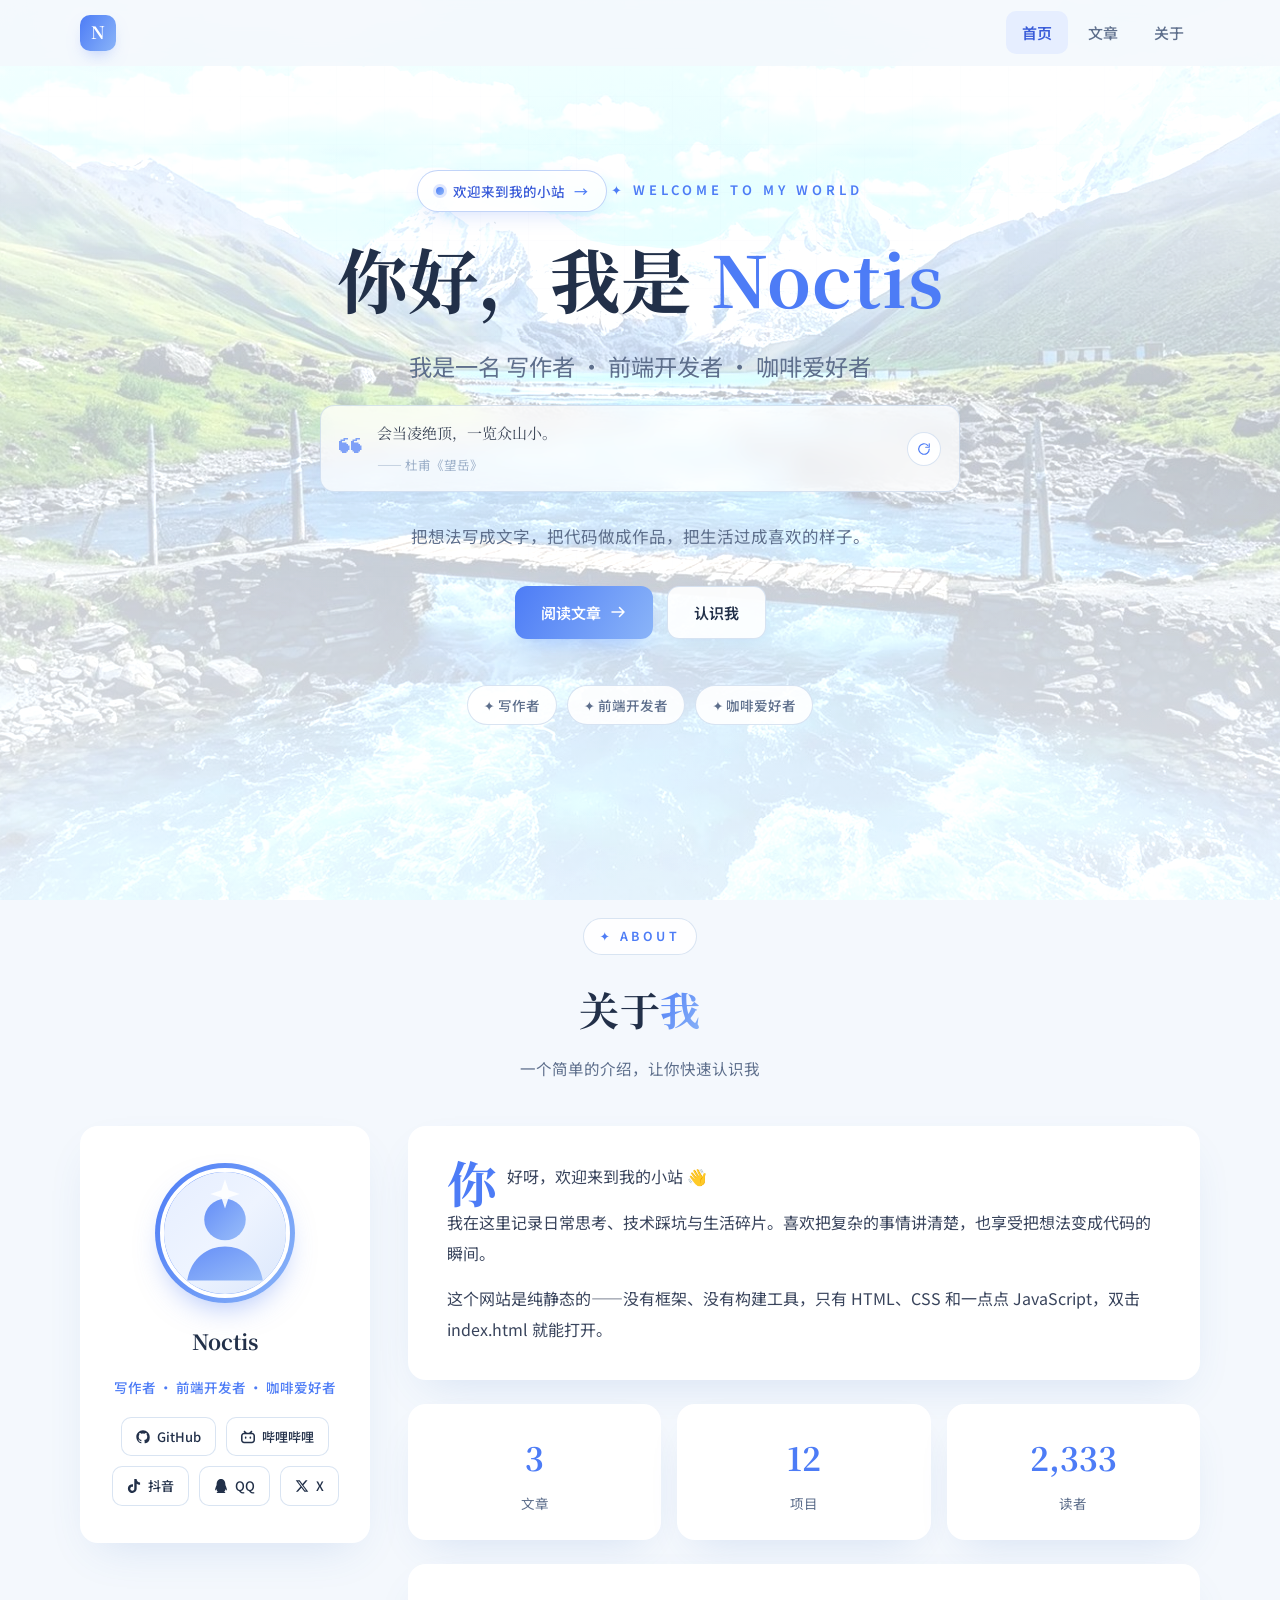
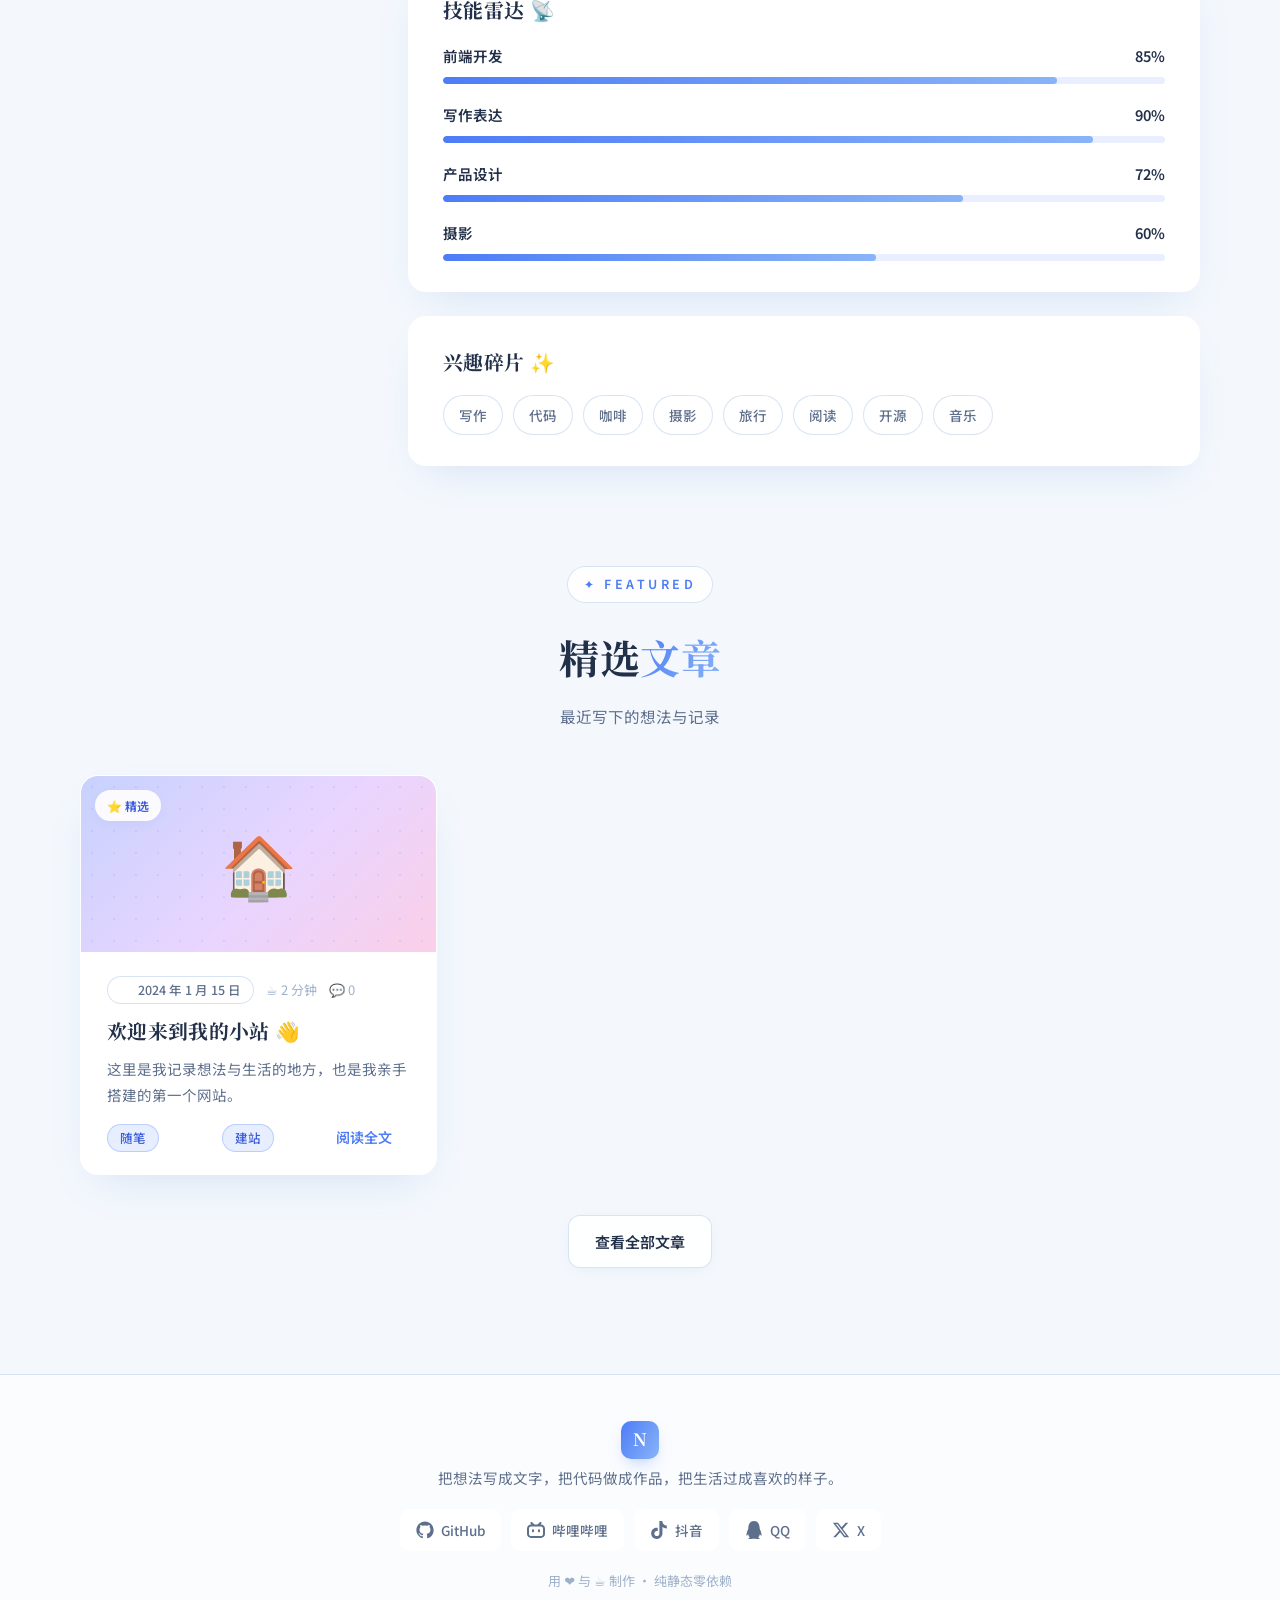
==== index.html @ 4f680d18 "社交链接：删知乎，加B站/抖音/QQ；图标库新增 douyin/qq；版本号升 v3" ====
<!DOCTYPE html>
<html lang="zh-CN">
<head>
  <meta charset="UTF-8">
  <meta name="viewport" content="width=device-width, initial-scale=1.0">
  <meta name="description" content="个人博客">
  <meta name="keywords" content="博客,个人网站">
  <link rel="icon" href="assets/favicon.svg" type="image/svg+xml">
  <link rel="preconnect" href="https://fonts.googleapis.com">
  <link rel="preconnect" href="https://fonts.gstatic.com" crossorigin>
  <link href="https://fonts.googleapis.com/css2?family=Noto+Serif+SC:wght@600;700&family=Noto+Sans+SC:wght@400;500;700&display=swap" rel="stylesheet">
  <link rel="stylesheet" href="styles.css?v=3">
  <title>个人博客</title>
</head>
<body>
  <!-- 背景：暖光 + 网格 + 纸纹 -->
  <div class="bg-orbs" aria-hidden="true"></div>
  <div class="bg-grid" aria-hidden="true"></div>
  <div class="grain" aria-hidden="true"></div>

  <!-- 导航栏（main.js 渲染） -->
  <header class="navbar"></header>

  <main>
    <!-- ======== Hero ======== -->
    <section class="hero">
      <div class="container">
        <a class="hero-badge" href="articles.html">
          <span class="badge-dot"></span>
          <span data-hero-badge>欢迎来到我的小站</span>
          <span class="badge-arrow">→</span>
        </a>
        <p class="hero-kicker">✦ WELCOME TO MY WORLD</p>
        <h1 class="hero-title">你好，我是 <span class="hero-name" data-hero-name>你</span></h1>
        <p class="hero-roles" data-hero-roles></p>
        <!-- 随机一言：古诗 / 二次元名句（js/quotes.js） -->
        <div class="hero-quote" id="heroQuote">
          <span class="hero-quote-mark" aria-hidden="true">❝</span>
          <div class="hero-quote-body">
            <p class="hero-quote-text" id="quoteText">正在抽取一句诗…</p>
            <span class="hero-quote-from" id="quoteFrom"></span>
          </div>
          <button class="hero-quote-refresh" id="quoteRefresh" type="button" title="换一句" aria-label="换一句">
            <svg class="icon icon-sm" viewBox="0 0 24 24" fill="none" stroke="currentColor" stroke-width="2" stroke-linecap="round" stroke-linejoin="round"><path d="M21 12a9 9 0 1 1-2.64-6.36M21 3v6h-6"/></svg>
          </button>
        </div>
        <p class="hero-desc" data-hero-tagline></p>
        <div class="hero-actions">
          <a class="btn btn-primary" href="articles.html">阅读文章
            <svg class="icon" viewBox="0 0 24 24" fill="none" stroke="currentColor" stroke-width="2" stroke-linecap="round" stroke-linejoin="round"><path d="M4 12h16m0 0-6-6m6 6-6 6"/></svg>
          </a>
          <a class="btn btn-ghost" href="#about">认识我</a>
        </div>
        <div class="hero-chips" id="heroChips"></div>
      </div>
    </section>

    <!-- ======== 关于我 ======== -->
    <section class="section" id="about">
      <div class="container">
        <div class="section-head reveal">
          <span class="section-kicker">✦ ABOUT</span>
          <h2 class="section-title">关于<span class="grad-text">我</span></h2>
          <p class="section-sub">一个简单的介绍，让你快速认识我</p>
        </div>
        <div class="about-grid">
          <!-- 左侧名片 -->
          <div class="about-card glass reveal">
            <div class="avatar-wrap"><img id="aboutAvatar" src="assets/avatar.svg" alt="头像"></div>
            <h3 class="about-name" id="aboutName"></h3>
            <p class="about-role" id="aboutRole"></p>
            <div class="about-socials" id="aboutSocials"></div>
          </div>
          <!-- 右侧详情 -->
          <div class="about-main">
            <div class="about-text-card glass reveal"><div id="aboutText"></div></div>
            <div class="stats-row" id="statsRow"></div>
            <div class="skill-card glass reveal">
              <h3 class="post-title" style="margin-bottom:18px;">技能雷达 📡</h3>
              <div id="skillList"></div>
            </div>
            <div class="glass reveal" style="padding:30px 34px;">
              <h3 class="post-title" style="margin-bottom:18px;">兴趣碎片 ✨</h3>
              <div class="interest-chips" id="interestChips"></div>
            </div>
          </div>
        </div>
      </div>
    </section>

    <!-- ======== 精选文章 ======== -->
    <section class="section" id="featured">
      <div class="container">
        <div class="section-head reveal">
          <span class="section-kicker">✦ FEATURED</span>
          <h2 class="section-title">精选<span class="grad-text">文章</span></h2>
          <p class="section-sub">最近写下的想法与记录</p>
        </div>
        <div class="posts-grid" id="featuredGrid"></div>
        <div style="text-align:center;margin-top:40px;" class="reveal">
          <a class="btn btn-ghost" href="articles.html">查看全部文章</a>
        </div>
      </div>
    </section>
  </main>

  <!-- 页脚（main.js 渲染） -->
  <footer class="footer"></footer>

  <button class="to-top" aria-label="回到顶部">
    <svg class="icon" viewBox="0 0 24 24" fill="none" stroke="currentColor" stroke-width="2" stroke-linecap="round" stroke-linejoin="round"><path d="M12 19V5m0 0-6 6m6-6 6 6"/></svg>
  </button>

  <script defer src="config.js?v=3"></script>
  <script defer src="articles/index.bundle.js?v=3"></script>
  <script defer src="js/markdown.js?v=3"></script>
  <script defer src="js/main.js?v=3"></script>
  <script defer src="js/quotes.js?v=3"></script>
  <script defer src="js/home.js?v=3"></script>
</body>
</html>
---- styles.css ----
/* ============================================================
 * styles.css —— 浅蓝 · DeepSeek 风格主题
 * 浅蓝白底、品牌蓝 #4d7cf6 强调色、衬线标题、DeepSeek 式上标签框
 * ============================================================ */

/* ---------- 设计变量 ---------- */
:root {
  --bg: #f4f8fd;               /* 浅蓝白 */
  --bg-deep: #e8f1fb;          /* 深一层的浅蓝 */
  --text: #223049;             /* 深蓝灰 */
  --muted: #5e6f8c;            /* 蓝灰 */
  --muted-2: #9db0c9;          /* 更浅的蓝灰 */
  --card: #ffffff;
  --glass: rgba(255, 255, 255, 0.82);
  --glass-border: rgba(255, 255, 255, 0.95);
  --stroke: rgba(110, 150, 205, 0.26);
  --shadow-sm: 0 4px 16px -6px rgba(60, 110, 190, 0.12);
  --shadow: 0 18px 44px -18px rgba(60, 110, 190, 0.18);
  --shadow-lg: 0 30px 70px -26px rgba(60, 110, 190, 0.26);
  --accent: #4d7cf6;           /* 品牌蓝 */
  --accent-2: #8ab4f8;         /* 浅蓝 */
  --accent-deep: #3a5cd9;
  --accent-soft: #e6eeff;      /* 浅蓝底 */
  --grad: linear-gradient(120deg, #4d7cf6, #8ab4f8);
  --grad-soft: linear-gradient(120deg, rgba(77, 124, 246, 0.1), rgba(138, 180, 248, 0.1));
  --radius: 18px;
  --radius-sm: 12px;
  --nav-h: 66px;
  --font: 'Noto Sans SC', 'PingFang SC', 'Microsoft YaHei', system-ui, -apple-system, sans-serif;
  --font-serif: 'Noto Serif SC', 'Songti SC', 'SimSun', serif;
  --mono: 'JetBrains Mono', 'Cascadia Code', Consolas, 'Courier New', monospace;
  --ease: cubic-bezier(0.25, 0.6, 0.3, 1);
}

/* ---------- 基础 ---------- */
*, *::before, *::after { box-sizing: border-box; }
html { scroll-behavior: smooth; -webkit-text-size-adjust: 100%; }
body {
  margin: 0;
  font-family: var(--font);
  font-size: 16px;
  line-height: 1.8;
  color: var(--text);
  background: var(--bg);
  overflow-x: hidden;
  min-height: 100vh;
}
img { max-width: 100%; display: block; }
a { color: inherit; text-decoration: none; }
button { font-family: inherit; cursor: pointer; }
::selection { background: rgba(138, 180, 248, 0.4); }

::-webkit-scrollbar { width: 10px; height: 10px; }
::-webkit-scrollbar-track { background: transparent; }
::-webkit-scrollbar-thumb {
  background: #bcd2f5;
  border-radius: 99px;
  border: 2px solid var(--bg);
}
::-webkit-scrollbar-thumb:hover { background: #a3c0ee; }

.container { width: min(1120px, 92vw); margin-inline: auto; }

/* 内容层：置于背景层（z-index 0/1）之上 */
main, .footer {
  position: relative;
  z-index: 10;
}

/* ---------- 背景：DeepSeek 式浅蓝光背景（多角度柔光 + 光带 + 细网格） ---------- */
.bg-orbs {
  position: fixed;
  top: 0; right: 0; bottom: 0; left: 0;
  z-index: 0;
  overflow: hidden;
  pointer-events: none;
  background:
    /* 顶部浅蓝渐变（DeepSeek 首页同款手法） */
    linear-gradient(180deg, #cfe2fa 0%, rgba(244, 248, 253, 0) 42%),
    /* 中央主柔光 */
    radial-gradient(46% 40% at 50% 26%, rgba(160, 198, 246, 0.5), transparent 70%),
    /* 左上 · 天蓝 */
    radial-gradient(34% 30% at 10% 4%, rgba(175, 210, 250, 0.5), transparent 68%),
    /* 右上 · 浅蓝 */
    radial-gradient(28% 26% at 94% 10%, rgba(185, 215, 252, 0.44), transparent 66%),
    /* 左下 · 雾蓝 */
    radial-gradient(30% 28% at 4% 94%, rgba(195, 220, 252, 0.46), transparent 64%),
    /* 右下 · 淡蓝 */
    radial-gradient(36% 32% at 93% 90%, rgba(170, 205, 246, 0.44), transparent 68%),
    var(--bg);
}
/* 斜向极光光带 */
.bg-orbs::before {
  content: '';
  position: absolute;
  left: 50%; top: 14%;
  width: 150vmax; height: 58vmax;
  transform: translateX(-50%) rotate(-16deg);
  background: radial-gradient(ellipse 48% 52% at 50% 50%, rgba(165, 200, 246, 0.32), transparent 72%);
  filter: blur(8px);
}
/* 中央渐隐的细网格 */
.bg-grid {
  position: fixed;
  top: 0; right: 0; bottom: 0; left: 0;
  z-index: 1;
  pointer-events: none;
  background-image:
    linear-gradient(rgba(90, 130, 200, 0.06) 1px, transparent 1px),
    linear-gradient(90deg, rgba(90, 130, 200, 0.06) 1px, transparent 1px);
  background-size: 48px 48px;
  -webkit-mask-image: radial-gradient(ellipse 85% 72% at 50% 26%, #000 22%, transparent 78%);
  mask-image: radial-gradient(ellipse 85% 72% at 50% 26%, #000 22%, transparent 78%);
}
.grain {
  position: fixed;
  top: 0; right: 0; bottom: 0; left: 0;
  z-index: 1;
  pointer-events: none;
  opacity: 0.35;
  background-image: radial-gradient(rgba(70, 110, 170, 0.06) 1px, transparent 1px);
  background-size: 20px 20px;
}

/* ---------- 背景照片模式（assets/backgrounds/ 或 config.js 指定） ----------
 * 照片铺满全屏，垫一层白色纱幕保证正文可读；
 * brightness 提升照片亮度，纱幕减薄让照片更清晰 */
body.has-bg-image .bg-orbs {
  background: var(--bg-img) center / cover no-repeat, var(--bg);
  filter: brightness(1.15);
}
body.has-bg-image .bg-orbs::before { display: none; } /* 关掉光带，避免抢视觉 */
body.has-bg-image .bg-orbs::after {
  content: '';
  position: absolute; inset: 0;
  background: linear-gradient(180deg, rgba(248, 251, 255, 0.84) 0%, rgba(248, 251, 255, 0.66) 45%, rgba(248, 251, 255, 0.78) 100%);
}
body.has-bg-image .bg-grid { opacity: 0.2; }
body.has-bg-image .grain { opacity: 0.15; }

/* ---------- 通用 ---------- */
.glass {
  background: var(--card);
  border: 1px solid rgba(255, 255, 255, 0.9);
  border-radius: var(--radius);
  box-shadow: var(--shadow);
}
.grad-text {
  background: var(--grad);
  -webkit-background-clip: text; background-clip: text;
  -webkit-text-fill-color: transparent; color: transparent;
}
.section { padding: 84px 0 16px; scroll-margin-top: calc(var(--nav-h) + 20px); }
.section-head { text-align: center; margin-bottom: 44px; }
.section-kicker {
  display: inline-flex; align-items: center; gap: 8px;
  font-size: 12.5px; font-weight: 600; letter-spacing: 3.5px; text-transform: uppercase;
  color: var(--accent);
  padding: 6px 16px; border-radius: 99px;
  background: rgba(255, 255, 255, 0.85);
  border: 1px solid var(--stroke);
}
.section-title {
  font-family: var(--font-serif);
  font-size: clamp(1.75rem, 4vw, 2.5rem);
  font-weight: 700; margin: 18px 0 10px; letter-spacing: 0.5px;
}
.section-sub { color: var(--muted); max-width: 560px; margin: 0 auto; font-size: 15.5px; }

.chip {
  display: inline-flex; align-items: center; gap: 6px;
  padding: 3px 12px; border-radius: 99px;
  font-size: 12.5px; font-weight: 500; line-height: 1.6;
  background: rgba(255, 255, 255, 0.9);
  border: 1px solid var(--stroke);
  color: var(--muted);
  white-space: nowrap;
}
.chip-tag { color: var(--accent-deep); background: var(--accent-soft); border-color: rgba(77, 124, 246, 0.28); }
.chip-date { color: var(--muted); }

/* ---------- 按钮 ---------- */
.btn {
  display: inline-flex; align-items: center; gap: 8px;
  padding: 12px 26px; border-radius: 12px;
  font-weight: 600; font-size: 15px;
  transition: transform 0.25s var(--ease), box-shadow 0.25s var(--ease), background 0.25s;
}
.btn-primary {
  color: #fff;
  background: var(--grad);
  box-shadow: 0 10px 26px -12px rgba(77, 124, 246, 0.6);
}
.btn-primary:hover { transform: translateY(-2px); box-shadow: 0 16px 34px -14px rgba(77, 124, 246, 0.72); }
.btn-ghost {
  color: var(--text);
  background: rgba(255, 255, 255, 0.9);
  border: 1px solid var(--stroke);
  box-shadow: var(--shadow-sm);
}
.btn-ghost:hover { transform: translateY(-2px); box-shadow: var(--shadow); border-color: rgba(77, 124, 246, 0.45); }
.icon { width: 18px; height: 18px; flex: none; }
.icon-sm { width: 14px; height: 14px; }
.icon-xs { width: 12px; height: 12px; }

/* ---------- 导航栏 ---------- */
.navbar {
  position: fixed; top: 0; left: 0; right: 0; z-index: 100;
  height: var(--nav-h);
  display: flex; align-items: center;
  background: rgba(244, 248, 253, 0.85);
  backdrop-filter: blur(16px) saturate(140%);
  -webkit-backdrop-filter: blur(16px) saturate(140%);
  border-bottom: 1px solid transparent;
  transition: box-shadow 0.3s, background 0.3s, border-color 0.3s;
}
.navbar.scrolled {
  background: rgba(244, 248, 253, 0.94);
  border-bottom-color: var(--stroke);
  box-shadow: 0 8px 24px -16px rgba(60, 110, 190, 0.22);
}
.nav-inner { display: flex; align-items: center; justify-content: space-between; gap: 16px; }
.nav-logo { display: flex; align-items: center; gap: 10px; font-family: var(--font-serif); font-weight: 700; font-size: 18px; letter-spacing: 1px; }
.nav-logo-mark {
  display: grid; place-items: center;
  width: 36px; height: 36px; border-radius: 10px;
  background: var(--grad); color: #fff;
  font-size: 17px; font-weight: 700;
  font-family: var(--font-serif);
  box-shadow: 0 8px 18px -8px rgba(77, 124, 246, 0.55);
  transition: transform 0.3s var(--ease);
}
.nav-logo:hover .nav-logo-mark { transform: rotate(-6deg) scale(1.04); }
.nav-links { display: flex; align-items: center; gap: 4px; }
.nav-link {
  padding: 8px 16px; border-radius: 10px;
  font-weight: 500; font-size: 15px; color: var(--muted);
  transition: color 0.2s, background 0.2s;
  display: inline-flex; align-items: center; gap: 6px;
}
.nav-link:hover { color: var(--text); background: rgba(230, 238, 255, 0.7); }
.nav-link.active { color: var(--accent-deep); background: var(--accent-soft); font-weight: 600; }
.nav-burger { display: none; background: none; border: none; width: 40px; height: 40px; flex-direction: column; align-items: center; justify-content: center; gap: 5px; }
.nav-burger span { width: 20px; height: 2px; background: var(--text); border-radius: 2px; transition: 0.3s var(--ease); }
.nav-burger.open span:nth-child(1) { transform: translateY(7px) rotate(45deg); }
.nav-burger.open span:nth-child(2) { opacity: 0; }
.nav-burger.open span:nth-child(3) { transform: translateY(-7px) rotate(-45deg); }

/* ---------- Hero ---------- */
.hero {
  min-height: calc(100vh - var(--nav-h));
  display: flex; align-items: center; justify-content: center;
  padding: calc(var(--nav-h) + 50px) 0 60px;
  text-align: center;
}
/* DeepSeek 式上标签框（悬浮胶囊） */
.hero-badge {
  display: inline-flex; align-items: center; gap: 9px;
  padding: 8px 18px; border-radius: 999px;
  background: rgba(255, 255, 255, 0.72);
  backdrop-filter: blur(12px);
  -webkit-backdrop-filter: blur(12px);
  border: 1px solid rgba(120, 160, 240, 0.45);
  box-shadow: 0 8px 24px -12px rgba(77, 124, 246, 0.4), inset 0 0 0 1px rgba(255, 255, 255, 0.55);
  font-size: 13.5px; font-weight: 500; color: var(--accent-deep);
  transition: transform 0.25s var(--ease), box-shadow 0.25s, border-color 0.25s;
  opacity: 0; animation: fadeUp 0.7s var(--ease) 0.05s forwards;
}
.hero-badge:hover {
  transform: translateY(-2px);
  border-color: rgba(77, 124, 246, 0.65);
  box-shadow: 0 12px 30px -12px rgba(77, 124, 246, 0.5), inset 0 0 0 1px rgba(255, 255, 255, 0.55);
}
.hero-badge .badge-dot {
  width: 8px; height: 8px; border-radius: 50%; flex: none;
  background: linear-gradient(135deg, #4d7cf6, #8ab4f8);
  box-shadow: 0 0 0 3px rgba(77, 124, 246, 0.18);
}
.hero-badge .badge-arrow { font-size: 14px; line-height: 1; color: var(--accent); transition: transform 0.25s var(--ease); }
.hero-badge:hover .badge-arrow { transform: translateX(3px); }
.hero-kicker {
  display: inline-flex; align-items: center; gap: 8px;
  font-size: 13px; font-weight: 600; letter-spacing: 4px;
  color: var(--accent);
  opacity: 0; animation: fadeUp 0.7s var(--ease) 0.15s forwards;
}
.hero-title {
  font-family: var(--font-serif);
  font-size: clamp(2.6rem, 6.5vw, 4.4rem);
  font-weight: 700; letter-spacing: 1px;
  line-height: 1.25; margin: 20px 0 14px;
  opacity: 0; animation: fadeUp 0.7s var(--ease) 0.28s forwards;
}
.hero-name { color: var(--accent); }
.hero-roles {
  font-size: clamp(1.1rem, 2.6vw, 1.45rem);
  color: var(--muted); margin-bottom: 18px;
  opacity: 0; animation: fadeUp 0.7s var(--ease) 0.4s forwards;
}
/* 随机一言组件 */
.hero-quote {
  display: flex; align-items: center; gap: 14px;
  max-width: 640px; margin: 0 auto 30px;
  padding: 13px 18px;
  background: rgba(255, 255, 255, 0.72);
  border: 1px solid rgba(110, 150, 205, 0.24);
  border-radius: 14px;
  backdrop-filter: blur(10px);
  -webkit-backdrop-filter: blur(10px);
  box-shadow: var(--shadow-sm);
  text-align: left;
  opacity: 0; animation: fadeUp 0.7s var(--ease) 0.5s forwards;
}
.hero-quote-mark {
  flex: none; font-size: 24px; line-height: 1;
  color: var(--accent); font-family: var(--font-serif);
  opacity: 0.7;
}
.hero-quote-body { flex: 1; min-width: 0; }
.hero-quote-text {
  margin: 0 0 3px; font-size: 15px; color: #3c4658; line-height: 1.8;
  font-family: var(--font-serif);
}
.hero-quote-from { color: var(--muted-2); font-size: 12.5px; }
.hero-quote-refresh {
  flex: none; width: 34px; height: 34px; border-radius: 50%;
  display: grid; place-items: center;
  border: 1px solid var(--stroke); background: rgba(255, 255, 255, 0.92);
  color: var(--accent);
  transition: transform 0.3s var(--ease), border-color 0.2s, box-shadow 0.2s;
}
.hero-quote-refresh:hover { transform: rotate(160deg); border-color: rgba(77, 124, 246, 0.5); box-shadow: var(--shadow-sm); }
.hero-quote-refresh.spinning { animation: spin 0.7s linear infinite; }
@keyframes spin { to { transform: rotate(360deg); } }
.hero-desc {
  max-width: 620px; margin: 0 auto 34px;
  color: var(--muted); font-size: 16.5px;
  opacity: 0; animation: fadeUp 0.7s var(--ease) 0.6s forwards;
}
.hero-actions {
  display: flex; gap: 14px; justify-content: center; flex-wrap: wrap;
  opacity: 0; animation: fadeUp 0.7s var(--ease) 0.72s forwards;
}
.hero-chips {
  display: flex; gap: 10px; justify-content: center; flex-wrap: wrap;
  margin-top: 46px;
  opacity: 0; animation: fadeUp 0.7s var(--ease) 0.84s forwards;
}
.hero-chip {
  padding: 7px 16px; border-radius: 99px;
  background: rgba(255, 255, 255, 0.9);
  border: 1px solid var(--stroke);
  font-weight: 500; font-size: 13.5px; color: var(--muted);
}

/* ---------- 关于 ---------- */
.about-grid {
  display: grid; grid-template-columns: 290px 1fr; gap: 38px; align-items: start;
}
.about-card { padding: 36px 28px; text-align: center; position: sticky; top: calc(var(--nav-h) + 30px); }
.avatar-wrap {
  width: 140px; height: 140px; margin: 0 auto 20px;
  border-radius: 50%; padding: 5px;
  background: var(--grad);
  box-shadow: 0 14px 30px -12px rgba(77, 124, 246, 0.5);
}
.avatar-wrap img { width: 100%; height: 100%; border-radius: 50%; object-fit: cover; border: 4px solid #fff; }
.about-name { font-family: var(--font-serif); font-size: 21px; font-weight: 700; margin: 0 0 4px; }
.about-role { color: var(--accent); font-weight: 500; font-size: 13.5px; margin-bottom: 18px; }
.about-socials { display: flex; gap: 10px; justify-content: center; flex-wrap: wrap; }
.social-pill {
  display: inline-flex; align-items: center; gap: 7px;
  padding: 7px 14px; border-radius: 10px; font-size: 13px; font-weight: 500;
  background: rgba(255, 255, 255, 0.9); border: 1px solid var(--stroke);
  transition: transform 0.25s var(--ease), box-shadow 0.25s, border-color 0.25s;
}
.social-pill:hover { transform: translateY(-2px); box-shadow: var(--shadow-sm); border-color: rgba(77, 124, 246, 0.45); color: var(--accent-deep); }
.about-main { display: flex; flex-direction: column; gap: 24px; }
.about-text-card { padding: 34px 38px; }
.about-text-card p { margin: 0 0 14px; color: #39445c; font-size: 16px; line-height: 1.95; }
.about-text-card p:last-child { margin-bottom: 0; }
.about-text-card p:first-of-type::first-letter {
  float: left; font-size: 3.1em; line-height: 0.85; padding-right: 10px;
  color: var(--accent);
  font-family: var(--font-serif);
  font-weight: 700;
}
.stats-row { display: grid; grid-template-columns: repeat(auto-fit, minmax(140px, 1fr)); gap: 16px; }
.stat-card { padding: 24px 18px; text-align: center; transition: transform 0.3s var(--ease), box-shadow 0.3s; }
.stat-card:hover { transform: translateY(-4px); box-shadow: var(--shadow-lg); }
.stat-num { font-family: var(--font-serif); font-size: 2rem; font-weight: 700; color: var(--accent); }
.stat-label { color: var(--muted); font-size: 13.5px; margin-top: 4px; }
.skill-card { padding: 30px 34px; }
.skill-item { margin-bottom: 18px; }
.skill-item:last-child { margin-bottom: 0; }
.skill-top { display: flex; justify-content: space-between; font-size: 14.5px; margin-bottom: 8px; font-weight: 600; }
.skill-bar {
  height: 7px; border-radius: 99px; overflow: hidden;
  background: rgba(77, 124, 246, 0.12);
}
.skill-fill {
  height: 100%; width: 0; border-radius: 99px;
  background: var(--grad);
  transition: width 1.2s var(--ease);
}
.interest-chips { display: flex; flex-wrap: wrap; gap: 10px; }
.interest-chip {
  padding: 7px 15px; border-radius: 99px; font-size: 13.5px;
  background: rgba(255, 255, 255, 0.9); border: 1px solid var(--stroke);
  color: var(--muted); font-weight: 500;
  transition: 0.25s var(--ease);
}
.interest-chip:hover { transform: translateY(-2px); color: var(--accent-deep); border-color: rgba(77, 124, 246, 0.45); box-shadow: var(--shadow-sm); }

/* ---------- 文章卡片 ---------- */
.posts-grid {
  display: grid; grid-template-columns: repeat(auto-fill, minmax(320px, 1fr)); gap: 24px;
}
.post-card { overflow: hidden; transition: transform 0.3s var(--ease), box-shadow 0.3s; }
.post-card:hover { transform: translateY(-5px); box-shadow: var(--shadow-lg); }
.post-cover {
  position: relative; display: block; height: 176px;
  display: flex; align-items: center; justify-content: center;
  overflow: hidden;
  /* 背景渐变由 js/main.js 的 coverFor(slug) 按文章生成内联样式 */
}
.post-cover::after {
  content: ''; position: absolute; inset: 0;
  background-image: radial-gradient(rgba(77, 124, 246, 0.12) 1.5px, transparent 1.5px);
  background-size: 22px 22px;
}
.post-cover-icon {
  font-size: 3.8rem; line-height: 1; position: relative; z-index: 1;
  opacity: 0.9;
}
.post-badge {
  position: absolute; top: 14px; left: 14px; z-index: 2;
  padding: 5px 12px; border-radius: 99px;
  background: rgba(255, 255, 255, 0.92);
  font-size: 12px; font-weight: 600; color: var(--accent-deep);
  box-shadow: var(--shadow-sm);
}
.post-body { padding: 24px 26px 22px; }
.post-meta { display: flex; align-items: center; gap: 12px; margin-bottom: 12px; flex-wrap: wrap; }
.post-readtime { color: var(--muted-2); font-size: 13px; }
.post-title { font-family: var(--font-serif); font-size: 1.24rem; line-height: 1.5; margin: 0 0 10px; font-weight: 700; letter-spacing: 0.3px; }
.post-title a { transition: color 0.2s; }
.post-title a:hover { color: var(--accent); }
.post-excerpt {
  color: var(--muted); font-size: 14.5px; margin: 0 0 16px;
  display: -webkit-box; -webkit-line-clamp: 2; -webkit-box-orient: vertical; overflow: hidden;
}
.post-foot { display: flex; align-items: center; justify-content: space-between; gap: 10px; flex-wrap: wrap; }
.post-more {
  display: inline-flex; align-items: center; gap: 6px;
  font-weight: 600; font-size: 14px; color: var(--accent);
  transition: gap 0.25s var(--ease);
}
.post-more:hover { gap: 10px; }

/* ---------- 文章列表页 ---------- */
.list-hero { padding: calc(var(--nav-h) + 70px) 0 8px; text-align: center; }
.list-title { font-family: var(--font-serif); font-size: clamp(2rem, 5vw, 2.9rem); font-weight: 700; letter-spacing: 1px; margin: 14px 0 8px; }
.list-sub { color: var(--muted); margin: 0 0 30px; }
.list-tools { display: flex; gap: 14px; justify-content: center; flex-wrap: wrap; margin-bottom: 40px; }
.search-box { position: relative; flex: 1; min-width: 260px; max-width: 480px; }
.search-box input {
  width: 100%; padding: 12px 20px 12px 46px;
  border-radius: 12px; border: 1px solid var(--stroke);
  background: rgba(255, 255, 255, 0.92);
  font-family: inherit; font-size: 15px; color: var(--text);
  outline: none; transition: 0.25s;
}
.search-box input:focus { border-color: rgba(77, 124, 246, 0.55); box-shadow: 0 0 0 4px rgba(138, 180, 248, 0.2); }
.search-box .search-ico {
  position: absolute; left: 17px; top: 50%; transform: translateY(-50%);
  color: var(--muted-2); pointer-events: none;
}
.tag-filters { display: flex; gap: 8px; flex-wrap: wrap; justify-content: center; }
.tag-filter {
  padding: 8px 18px; border-radius: 99px; border: 1px solid var(--stroke);
  background: rgba(255, 255, 255, 0.85);
  font-size: 14px; font-weight: 500; color: var(--muted);
  transition: 0.25s var(--ease);
}
.tag-filter:hover { transform: translateY(-2px); border-color: rgba(77, 124, 246, 0.45); }
.tag-filter.on { color: #fff; background: var(--grad); border-color: transparent; box-shadow: 0 8px 20px -10px rgba(77, 124, 246, 0.55); }
.empty-tip { text-align: center; color: var(--muted); padding: 60px 0; font-size: 16px; }
.empty-tip .big { font-size: 3rem; display: block; margin-bottom: 12px; }

/* ---------- 文章阅读页 ---------- */
.read-progress {
  position: fixed; top: 0; left: 0; right: 0; z-index: 200; height: 3px;
  background: var(--grad); width: 0;
}
.reader { padding: calc(var(--nav-h) + 50px) 0 70px; }
.reader-layout { display: grid; grid-template-columns: 1fr 230px; gap: 40px; align-items: start; }
.reader-main { min-width: 0; }
.reader-card { padding: clamp(28px, 5vw, 56px); }
.article-head { margin-bottom: 34px; text-align: center; }
.article-tags { display: flex; gap: 8px; justify-content: center; flex-wrap: wrap; margin-bottom: 18px; }
.article-title { font-family: var(--font-serif); font-size: clamp(1.7rem, 4.2vw, 2.6rem); font-weight: 700; letter-spacing: 0.5px; line-height: 1.35; margin: 0 0 18px; }
.article-meta { display: flex; justify-content: center; gap: 18px; flex-wrap: wrap; color: var(--muted); font-size: 14px; }
.article-meta span { display: inline-flex; align-items: center; gap: 6px; }
.article-cover {
  border-radius: var(--radius-sm); overflow: hidden; margin-bottom: 34px;
  box-shadow: var(--shadow); aspect-ratio: 21/9;
}
.article-cover img { width: 100%; height: 100%; object-fit: cover; }

/* 文章正文 */
.prose { font-size: 16px; color: #3c4658; line-height: 2; }
.prose > :first-child { margin-top: 0; }
.prose > :last-child { margin-bottom: 0; }
.prose h2, .prose h3, .prose h4 {
  font-family: var(--font-serif);
  color: var(--text); font-weight: 700; letter-spacing: 0.3px; line-height: 1.4;
  scroll-margin-top: calc(var(--nav-h) + 24px);
}
.prose h2 { font-size: 1.55rem; margin: 2.2em 0 0.8em; padding-left: 16px; position: relative; }
.prose h2::before {
  content: ''; position: absolute; left: 0; top: 0.16em; bottom: 0.16em; width: 4px;
  border-radius: 99px; background: var(--grad);
}
.prose h3 { font-size: 1.28rem; margin: 1.8em 0 0.7em; }
.prose h4 { font-size: 1.1rem; margin: 1.5em 0 0.6em; }
.prose p { margin: 0 0 1.35em; }
.prose a { color: var(--accent-deep); font-weight: 500; border-bottom: 1px solid rgba(77, 124, 246, 0.35); transition: 0.2s; }
.prose a:hover { border-bottom-color: var(--accent); }
.prose strong { color: var(--text); font-weight: 700; }
.prose mark { background: linear-gradient(120deg, rgba(180, 210, 250, 0.6), rgba(200, 222, 252, 0.6)); padding: 0 4px; border-radius: 4px; }
.prose del { color: var(--muted-2); }
.prose ul, .prose ol { margin: 0 0 1.35em; padding-left: 1.6em; }
.prose li { margin-bottom: 0.45em; }
.prose li::marker { color: var(--accent); }
.prose li > ul, .prose li > ol { margin: 0.45em 0; }
.prose .task-list { list-style: none; padding-left: 0.2em; }
.prose .task-item { display: flex; gap: 10px; align-items: baseline; }
.prose .task-item input { accent-color: var(--accent); transform: translateY(2px); }
.prose .task-item.done span { color: var(--muted-2); text-decoration: line-through; }
.prose blockquote {
  margin: 1.7em 0; padding: 18px 24px;
  border-left: 3px solid var(--accent);
  background: var(--accent-soft);
  border-radius: 0 var(--radius-sm) var(--radius-sm) 0;
  color: #4a5a78;
}
.prose blockquote p { margin: 0; }
.prose code.inline-code {
  font-family: var(--mono); font-size: 0.88em;
  background: var(--accent-soft);
  color: var(--accent-deep);
  padding: 2px 8px; border-radius: 6px;
  border: 1px solid rgba(77, 124, 246, 0.22);
}
.prose pre {
  margin: 1.7em 0; padding: 22px 24px;
  background: #1e2a44;
  border-radius: var(--radius-sm);
  overflow-x: auto;
  box-shadow: var(--shadow-sm);
}
.prose pre code {
  font-family: var(--mono); font-size: 13.5px; line-height: 1.7;
  color: #dbe7fb;
}
.prose hr { border: none; height: 1px; margin: 2.8em auto; width: 60%; background: linear-gradient(90deg, transparent, var(--stroke), transparent); }
.prose img {
  border-radius: var(--radius-sm); margin: 1.7em auto;
  box-shadow: var(--shadow); width: 100%;
}
.prose .table-wrap { overflow-x: auto; margin: 1.7em 0; border-radius: var(--radius-sm); box-shadow: var(--shadow-sm); }
.prose table { width: 100%; border-collapse: collapse; font-size: 14.5px; background: rgba(255, 255, 255, 0.9); }
.prose th {
  background: var(--grad-soft); color: var(--text); font-weight: 600;
  text-align: left; padding: 12px 16px;
  font-family: var(--font-serif);
}
.prose td { padding: 11px 16px; border-top: 1px solid var(--stroke); }
.prose tbody tr:nth-child(even) { background: rgba(230, 238, 255, 0.4); }

/* 目录 */
.toc { position: sticky; top: calc(var(--nav-h) + 30px); padding: 22px 20px; max-height: calc(100vh - var(--nav-h) - 60px); overflow: auto; }
.toc-title { font-size: 12.5px; font-weight: 700; letter-spacing: 2.5px; color: var(--muted-2); text-transform: uppercase; margin: 0 0 12px; display: flex; align-items: center; gap: 8px; }
.toc-list { list-style: none; margin: 0; padding: 0; border-left: 2px solid rgba(77, 124, 246, 0.2); }
.toc-list li { margin: 2px 0; }
.toc-list a {
  display: block; padding: 6px 12px; font-size: 13.5px; color: var(--muted);
  border-radius: 8px; transition: 0.2s; line-height: 1.5;
}
.toc-list a:hover { color: var(--accent-deep); background: var(--accent-soft); }
.toc-list .lv-3 { padding-left: 26px; font-size: 13px; }

/* 上一篇 / 下一篇 */
.article-nav { display: grid; grid-template-columns: 1fr 1fr; gap: 16px; margin-top: 30px; }
.article-nav a {
  padding: 18px 22px; border-radius: var(--radius-sm);
  background: rgba(255, 255, 255, 0.92); border: 1px solid rgba(255, 255, 255, 0.9);
  box-shadow: var(--shadow-sm);
  transition: 0.3s var(--ease);
}
.article-nav a:hover { transform: translateY(-3px); box-shadow: var(--shadow); }
.article-nav .nav-label { font-size: 12px; color: var(--muted-2); letter-spacing: 1px; display: flex; align-items: center; gap: 6px; margin-bottom: 6px; }
.article-nav .nav-title { font-family: var(--font-serif); font-weight: 700; font-size: 15px; overflow: hidden; text-overflow: ellipsis; white-space: nowrap; }
.article-nav .next { text-align: right; }

/* ---------- 评论区 ---------- */
.comments { margin-top: 30px; padding: 30px 34px; }
.comments-head { display: flex; align-items: baseline; justify-content: space-between; gap: 12px; margin-bottom: 20px; }
.comments-title { font-family: var(--font-serif); font-size: 1.25rem; font-weight: 700; margin: 0; }
.comments-count { color: var(--muted-2); font-size: 13px; }
.comments-list { display: flex; flex-direction: column; gap: 20px; margin-bottom: 24px; }
.comments-empty { color: var(--muted-2); text-align: center; padding: 22px 0; margin: 0; font-size: 14px; }
.comment-item { display: flex; gap: 14px; }
.comment-avatar {
  width: 40px; height: 40px; border-radius: 50%; flex: none;
  display: grid; place-items: center;
  color: #fff; font-weight: 700; font-size: 16px;
  font-family: var(--font-serif);
  box-shadow: 0 6px 14px -6px rgba(60, 110, 190, 0.45);
}
.comment-body { flex: 1; min-width: 0; }
.comment-meta { display: flex; align-items: baseline; gap: 10px; margin-bottom: 4px; }
.comment-name { font-weight: 600; font-size: 14.5px; color: var(--text); }
.comment-time { color: var(--muted-2); font-size: 12.5px; }
.comment-text {
  margin: 0; color: #3c4658; font-size: 15px; line-height: 1.85;
  white-space: pre-wrap; word-break: break-word;
  background: rgba(244, 248, 253, 0.7);
  border: 1px solid rgba(110, 150, 205, 0.14);
  border-radius: 4px 14px 14px 14px;
  padding: 12px 16px;
}
.comment-form { display: flex; flex-direction: column; gap: 12px; border-top: 1px dashed var(--stroke); padding-top: 22px; }
.comment-form input[type="text"] {
  width: min(260px, 100%); padding: 10px 14px; border-radius: 10px;
  border: 1px solid var(--stroke); background: rgba(255, 255, 255, 0.92);
  font-family: inherit; font-size: 14.5px; color: var(--text); outline: none; transition: 0.2s;
}
.comment-form textarea {
  width: 100%; padding: 12px 14px; border-radius: 12px;
  border: 1px solid var(--stroke); background: rgba(255, 255, 255, 0.92);
  font-family: inherit; font-size: 14.5px; color: var(--text); outline: none;
  resize: vertical; transition: 0.2s; line-height: 1.7;
}
.comment-form input:focus, .comment-form textarea:focus {
  border-color: rgba(77, 124, 246, 0.55);
  box-shadow: 0 0 0 4px rgba(138, 180, 248, 0.2);
}
.comment-actions { display: flex; align-items: center; justify-content: space-between; gap: 12px; flex-wrap: wrap; }
.comment-tip { color: var(--accent); font-size: 13px; }

/* 评论表单：昵称 + 匿名选项 */
.comment-form-fields { display: flex; align-items: center; gap: 14px; flex-wrap: wrap; }
.comment-anon-opt {
  display: inline-flex; align-items: center; gap: 7px;
  font-size: 13.5px; color: var(--muted); font-weight: 500; cursor: pointer;
  white-space: nowrap;
}
.comment-anon-opt input { accent-color: var(--accent); width: 15px; height: 15px; cursor: pointer; }
.comment-form input[type="text"]:disabled { opacity: 0.5; }

/* 评论操作：点赞 / 回复 */
.comment-actions-row { display: flex; align-items: center; gap: 8px; margin-top: 8px; }
/* 纯静态部署（无评论后端）：隐藏点赞/回复按钮，评论只读展示 */
.no-comment-api .comment-actions-row { display: none; }

/* giscus 评论（线上部署，GitHub Discussions 驱动） */
.giscus-wrap { min-height: 240px; }
.giscus-frame { width: 100%; border: none; }
.comment-like, .comment-reply-btn {
  display: inline-flex; align-items: center; gap: 5px;
  padding: 3px 12px; border-radius: 99px;
  border: 1px solid var(--stroke); background: rgba(255, 255, 255, 0.85);
  font-size: 12.5px; color: var(--muted); font-weight: 500;
  transition: 0.2s var(--ease);
}
.comment-like:hover, .comment-reply-btn:hover { color: var(--accent); border-color: rgba(77, 124, 246, 0.45); transform: translateY(-1px); }
.comment-like .like-heart { font-size: 13px; }
.comment-like.on { color: #e14a6f; border-color: rgba(225, 74, 111, 0.45); background: rgba(255, 226, 233, 0.6); }
.comment-like.on .like-heart { animation: likePop 0.35s var(--ease); }
@keyframes likePop { 0% { transform: scale(1); } 45% { transform: scale(1.5); } 100% { transform: scale(1); } }

/* 回复楼中楼 */
.comment-replies {
  margin: 14px 0 0 54px; padding-left: 16px;
  border-left: 2px solid rgba(77, 124, 246, 0.16);
  display: flex; flex-direction: column; gap: 18px;
}
.comment-item.is-reply .comment-avatar { width: 32px; height: 32px; font-size: 14px; }
.comment-item.is-reply .comment-text { font-size: 14px; background: rgba(244, 248, 253, 0.55); }
.comment-reply-to { color: var(--accent); font-size: 12.5px; font-weight: 500; }
.comment-avatar.is-anon {
  background: linear-gradient(135deg, #94a3b8, #cbd5e1);
  box-shadow: none;
  font-size: 15px;
}
/* 站长（作者）评论：专属头像与徽章 */
.comment-avatar.is-author {
  background: linear-gradient(135deg, #4d7cf6, #8ab4f8);
  box-shadow: 0 6px 14px -6px rgba(77, 124, 246, 0.6);
  outline: 2px solid rgba(77, 124, 246, 0.25);
  outline-offset: 1px;
}
.comment-author-tag {
  display: inline-flex; align-items: center;
  padding: 1px 9px; border-radius: 99px;
  background: var(--grad);
  color: #fff; font-size: 11px; font-weight: 600;
  line-height: 1.7;
  box-shadow: 0 4px 10px -4px rgba(77, 124, 246, 0.5);
}
.comment-reply-form {
  display: none; flex-direction: column; gap: 10px;
  padding: 14px; margin-top: 4px;
  background: rgba(244, 248, 253, 0.7);
  border: 1px solid rgba(110, 150, 205, 0.18);
  border-radius: 12px;
}
.comment-reply-form.open { display: flex; }
.comment-reply-form input[type="text"], .comment-reply-form textarea {
  padding: 9px 12px; border-radius: 10px;
  border: 1px solid var(--stroke); background: rgba(255, 255, 255, 0.92);
  font-family: inherit; font-size: 14px; color: var(--text); outline: none;
  transition: 0.2s;
}
.comment-reply-form textarea { resize: vertical; line-height: 1.6; }
.comment-reply-form input:focus, .comment-reply-form textarea:focus {
  border-color: rgba(77, 124, 246, 0.55);
  box-shadow: 0 0 0 4px rgba(138, 180, 248, 0.2);
}
.comment-reply-form .comment-actions { margin-top: 2px; }
.btn-sm { padding: 8px 18px; font-size: 13.5px; }

@media (max-width: 720px) {
  .comment-replies { margin-left: 12px; }
}

/* ---------- 后台密码门 ---------- */
.admin-gate {
  position: fixed;
  top: 0; right: 0; bottom: 0; left: 0;
  z-index: 500;
  display: flex; align-items: center; justify-content: center;
  padding: 20px;
  background: rgba(244, 248, 253, 0.92);
  backdrop-filter: blur(14px);
  -webkit-backdrop-filter: blur(14px);
}
.admin-gate-card {
  width: min(380px, 92vw);
  padding: 44px 36px 34px;
  text-align: center;
  display: flex; flex-direction: column; gap: 14px; align-items: center;
}
.admin-gate-icon {
  width: 64px; height: 64px; border-radius: 50%;
  display: grid; place-items: center;
  background: var(--grad-soft);
  font-size: 28px;
}
.admin-gate-card h2 { font-family: var(--font-serif); font-size: 22px; margin: 0; }
.admin-gate-tip { margin: 0; color: var(--muted); font-size: 14px; }
.admin-gate-card input {
  width: 100%; padding: 12px 16px; border-radius: 10px;
  border: 1px solid var(--stroke);
  background: rgba(255, 255, 255, 0.95);
  font-family: inherit; font-size: 15px; text-align: center; letter-spacing: 4px;
  color: var(--text); outline: none; transition: 0.2s;
}
.admin-gate-card input:focus {
  border-color: rgba(77, 124, 246, 0.55);
  box-shadow: 0 0 0 4px rgba(138, 180, 248, 0.2);
}
.admin-gate-card .btn { width: 100%; justify-content: center; }
.admin-gate-err { margin: 0; color: #c0392b; font-size: 13px; min-height: 1.2em; }
.admin-gate-hint { margin: 0; color: var(--muted-2); font-size: 12px; }

/* ---------- 后台 ---------- */
.admin-wrap { padding: calc(var(--nav-h) + 40px) 0 60px; }
.admin-head { display: flex; align-items: center; justify-content: space-between; gap: 16px; flex-wrap: wrap; margin-bottom: 26px; }
.admin-title { font-family: var(--font-serif); font-size: 1.8rem; font-weight: 700; margin: 0; letter-spacing: 0.5px; }
.admin-hint { color: var(--muted); font-size: 14px; margin-top: 6px; }
.admin-layout { display: grid; grid-template-columns: 300px 1fr; gap: 24px; align-items: start; }
.admin-side { display: flex; flex-direction: column; gap: 16px; position: sticky; top: calc(var(--nav-h) + 20px); }
.admin-list-card { padding: 18px; }
.admin-list-card h3 { margin: 0 0 12px; font-size: 15px; display: flex; align-items: center; gap: 8px; }
.admin-list { list-style: none; margin: 0; padding: 0; max-height: 52vh; overflow: auto; display: flex; flex-direction: column; gap: 6px; }
.admin-list li {
  display: flex; align-items: center; gap: 10px;
  padding: 10px 12px; border-radius: 10px;
  border: 1px solid transparent; cursor: pointer;
  font-size: 14px; transition: 0.2s;
}
.admin-list li:hover { background: rgba(255, 255, 255, 0.9); border-color: var(--stroke); }
.admin-list li.on { background: var(--accent-soft); border-color: rgba(77, 124, 246, 0.3); }
.admin-list .t { flex: 1; overflow: hidden; text-overflow: ellipsis; white-space: nowrap; }
.admin-list .draft-tag { font-size: 11px; color: #7a6a30; background: rgba(230, 220, 160, 0.5); padding: 1px 8px; border-radius: 99px; }
.admin-list .del { color: var(--muted-2); padding: 4px; border-radius: 6px; transition: 0.2s; display: inline-flex; }
.admin-list .del:hover { color: #c0392b; background: rgba(240, 200, 195, 0.5); }
.admin-editor { padding: 26px 28px; display: flex; flex-direction: column; gap: 16px; }
.form-row { display: flex; flex-direction: column; gap: 7px; }
.form-row label { font-size: 13.5px; font-weight: 600; color: var(--muted); display: flex; align-items: center; gap: 6px; }
.form-row input[type="text"], .form-row input[type="date"], .form-row textarea {
  padding: 11px 14px; border-radius: 10px;
  border: 1px solid var(--stroke);
  background: rgba(255, 255, 255, 0.92);
  font-family: inherit; font-size: 15px; color: var(--text);
  outline: none; transition: 0.2s;
}
.form-row input:focus, .form-row textarea:focus {
  border-color: rgba(77, 124, 246, 0.55);
  box-shadow: 0 0 0 4px rgba(138, 180, 248, 0.2);
}
.form-row textarea { resize: vertical; min-height: 300px; font-family: var(--mono); font-size: 13.5px; line-height: 1.7; }
.form-grid { display: grid; grid-template-columns: 2fr 1fr 1fr; gap: 14px; }
.check-row { display: flex; gap: 22px; flex-wrap: wrap; }
.check-row label { display: inline-flex; align-items: center; gap: 8px; font-size: 14px; color: var(--muted); font-weight: 500; cursor: pointer; }
.check-row input { accent-color: var(--accent); width: 16px; height: 16px; }
.admin-actions { display: flex; gap: 12px; align-items: center; }
.editor-preview {
  margin-top: 4px; padding: 24px 26px;
  background: rgba(255, 255, 255, 0.6);
  border: 1px dashed rgba(77, 124, 246, 0.35);
  border-radius: var(--radius-sm);
}
.editor-preview .prose { font-size: 15px; }
.preview-empty { color: var(--muted-2); text-align: center; padding: 30px 0; font-size: 14px; }
.file-hint {
  padding: 12px 16px; border-radius: 12px; font-size: 13.5px; line-height: 1.7;
  background: rgba(200, 222, 252, 0.55); border: 1px solid rgba(90, 130, 200, 0.35);
  color: #3a5cd9;
  display: none;
}
.file-hint.show { display: block; }

/* ---------- 页脚 ---------- */
.footer { margin-top: 90px; padding: 46px 0 34px; border-top: 1px solid var(--stroke); background: rgba(255, 255, 255, 0.6); }
.footer-grid { display: flex; flex-direction: column; gap: 18px; align-items: center; text-align: center; }
.footer-brand { display: flex; flex-direction: column; gap: 6px; align-items: center; }
.footer-logo {
  width: 38px; height: 38px; border-radius: 10px; display: grid; place-items: center;
  background: var(--grad); color: #fff; font-weight: 700; font-size: 17px;
  font-family: var(--font-serif);
  box-shadow: 0 8px 18px -8px rgba(77, 124, 246, 0.55);
}
.footer-brand p { margin: 0; color: var(--muted); font-size: 14.5px; max-width: 480px; }
.footer-socials { display: flex; gap: 10px; flex-wrap: wrap; justify-content: center; }
.footer-social {
  display: inline-flex; align-items: center; gap: 7px;
  padding: 8px 15px; border-radius: 10px;
  background: rgba(255, 255, 255, 0.92); border: 1px solid rgba(255, 255, 255, 0.95);
  font-size: 13.5px; font-weight: 500; color: var(--muted);
  transition: 0.25s var(--ease);
}
.footer-social:hover { transform: translateY(-2px); color: var(--accent-deep); box-shadow: var(--shadow-sm); }
.footer-copy { margin: 0; color: var(--muted-2); font-size: 13px; }
.footer-copy a { color: var(--muted); border-bottom: 1px dotted; }

/* ---------- 动效工具 ---------- */
.reveal { opacity: 0; transform: translateY(22px); transition: opacity 0.7s var(--ease), transform 0.7s var(--ease); }
.reveal.visible { opacity: 1; transform: none; }

.to-top {
  position: fixed; right: 26px; bottom: 26px; z-index: 90;
  width: 44px; height: 44px; border-radius: 12px;
  display: grid; place-items: center;
  background: rgba(255, 255, 255, 0.92);
  border: 1px solid var(--stroke); box-shadow: var(--shadow);
  color: var(--accent);
  opacity: 0; transform: translateY(16px); pointer-events: none;
  transition: 0.3s var(--ease);
}
.to-top.show { opacity: 1; transform: none; pointer-events: auto; }
.to-top:hover { transform: translateY(-3px); box-shadow: var(--shadow-lg); }

.toast-box { position: fixed; top: calc(var(--nav-h) + 16px); right: 20px; z-index: 300; display: flex; flex-direction: column; gap: 10px; }
.toast {
  padding: 13px 20px; border-radius: 12px; font-size: 14px; font-weight: 500;
  background: rgba(34, 48, 73, 0.94); color: #f4f8fd;
  box-shadow: var(--shadow-lg);
  animation: toastIn 0.35s var(--ease);
  max-width: 340px;
}
.toast-success { background: linear-gradient(120deg, rgba(70, 130, 90, 0.96), rgba(77, 124, 246, 0.96)); }
.toast-error { background: linear-gradient(120deg, rgba(180, 60, 60, 0.96), rgba(200, 70, 70, 0.96)); }
.toast.out { opacity: 0; transform: translateX(20px); transition: 0.3s; }

/* ---------- 动画关键帧 ---------- */
@keyframes fadeUp { from { opacity: 0; transform: translateY(16px); } to { opacity: 1; transform: none; } }
@keyframes toastIn { from { opacity: 0; transform: translateX(24px); } to { opacity: 1; transform: none; } }

/* ---------- 响应式 ---------- */
@media (max-width: 980px) {
  .about-grid { grid-template-columns: 1fr; }
  .about-card { position: static; }
  .reader-layout { grid-template-columns: 1fr; }
  .toc { position: static; max-height: none; order: -1; }
  .admin-layout { grid-template-columns: 1fr; }
  .admin-side { position: static; }
}
@media (max-width: 720px) {
  /* 移动端性能：隐藏高密度纸纹层，减少滚动重绘 */
  .grain { display: none; }
  .bg-grid { background-size: 40px 40px; }
  .nav-links {
    position: fixed; top: var(--nav-h); left: 0; right: 0;
    flex-direction: column; align-items: stretch; gap: 4px;
    padding: 14px 20px 20px;
    background: rgba(244, 248, 253, 0.96);
    border-bottom: 1px solid var(--stroke);
    box-shadow: var(--shadow);
    transform: translateY(-130%); opacity: 0; pointer-events: none;
    transition: 0.35s var(--ease);
  }
  .nav-links.open { transform: none; opacity: 1; pointer-events: auto; }
  .nav-link { padding: 12px 16px; justify-content: center; font-size: 16px; }
  .nav-burger { display: flex; }
  .form-grid { grid-template-columns: 1fr; }
  .article-nav { grid-template-columns: 1fr; }
  .article-nav .next { text-align: left; }
  .posts-grid { grid-template-columns: 1fr; }
  .section { padding-top: 64px; }
}

/* ---------- 减弱动效 ---------- */
@media (prefers-reduced-motion: reduce) {
  *, *::before, *::after { animation-duration: 0.01ms !important; animation-iteration-count: 1 !important; transition-duration: 0.01ms !important; }
  html { scroll-behavior: auto; }
  .reveal { opacity: 1; transform: none; }
}
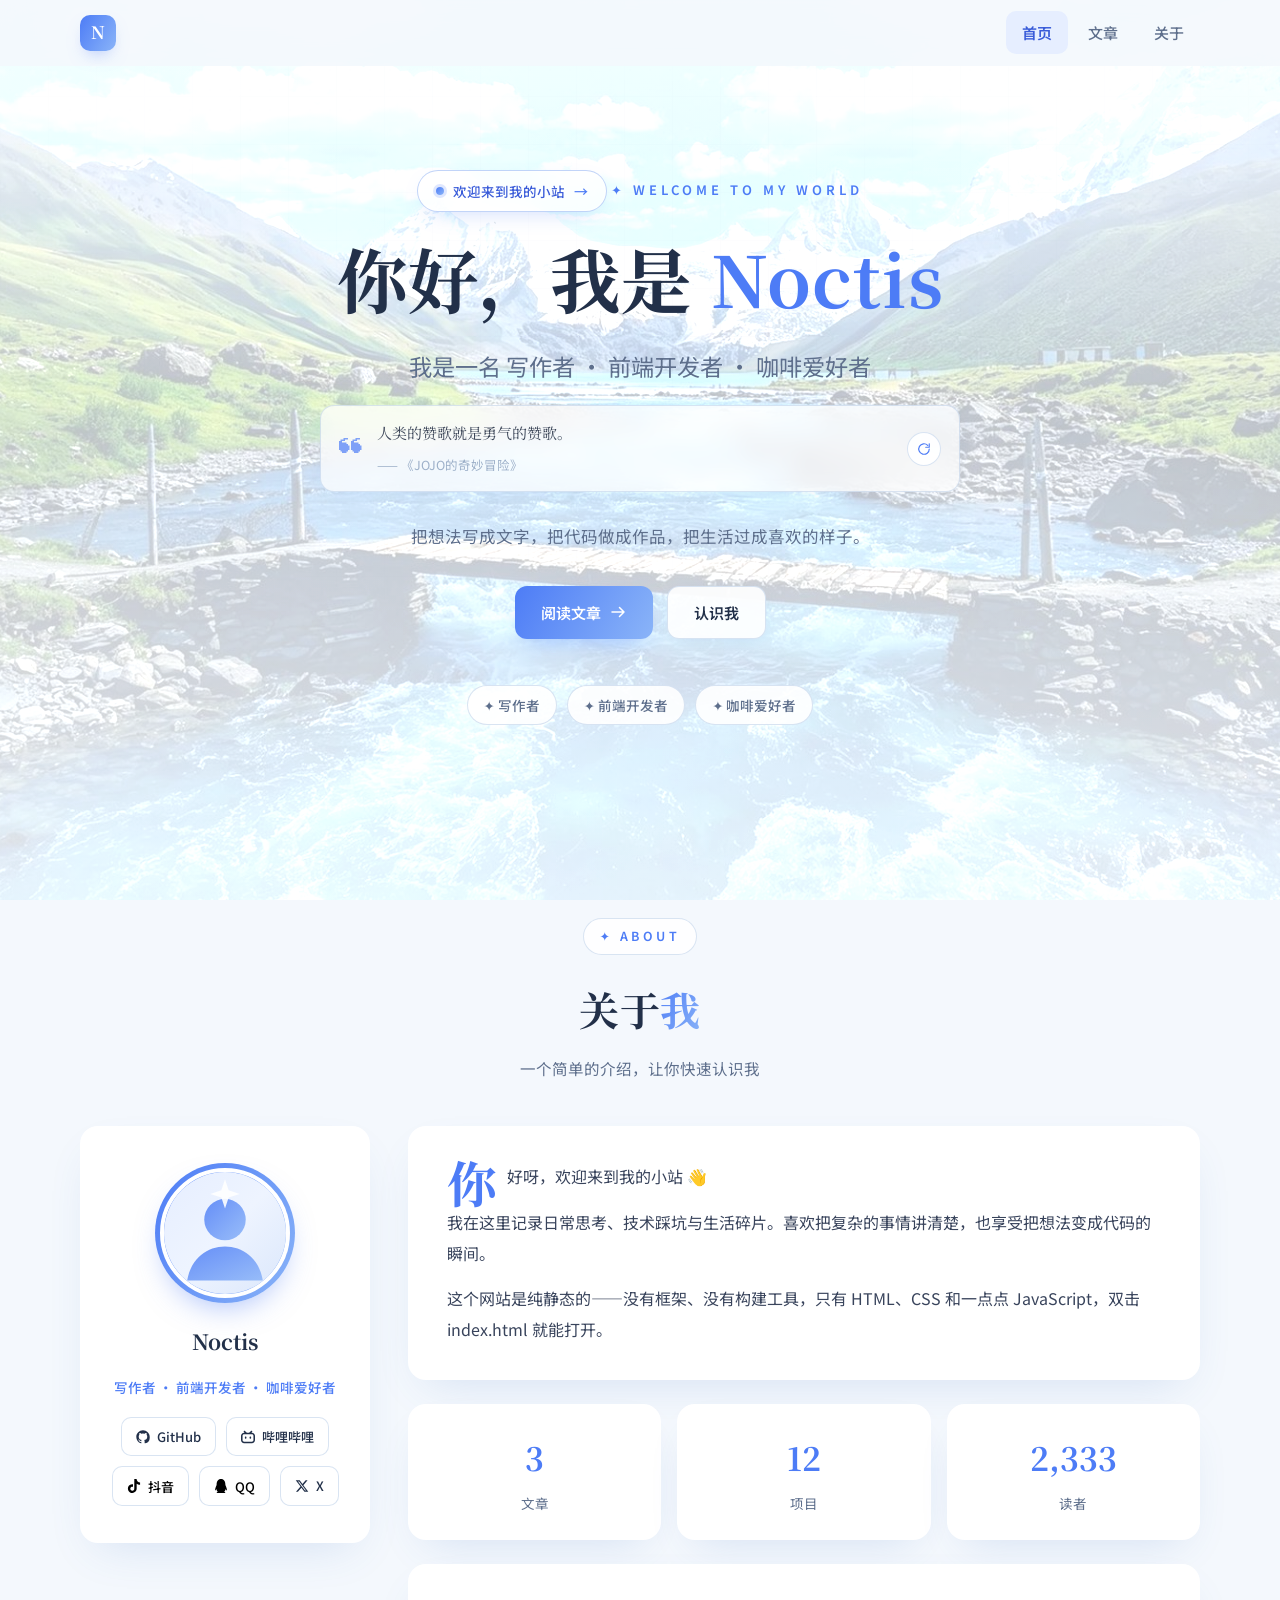
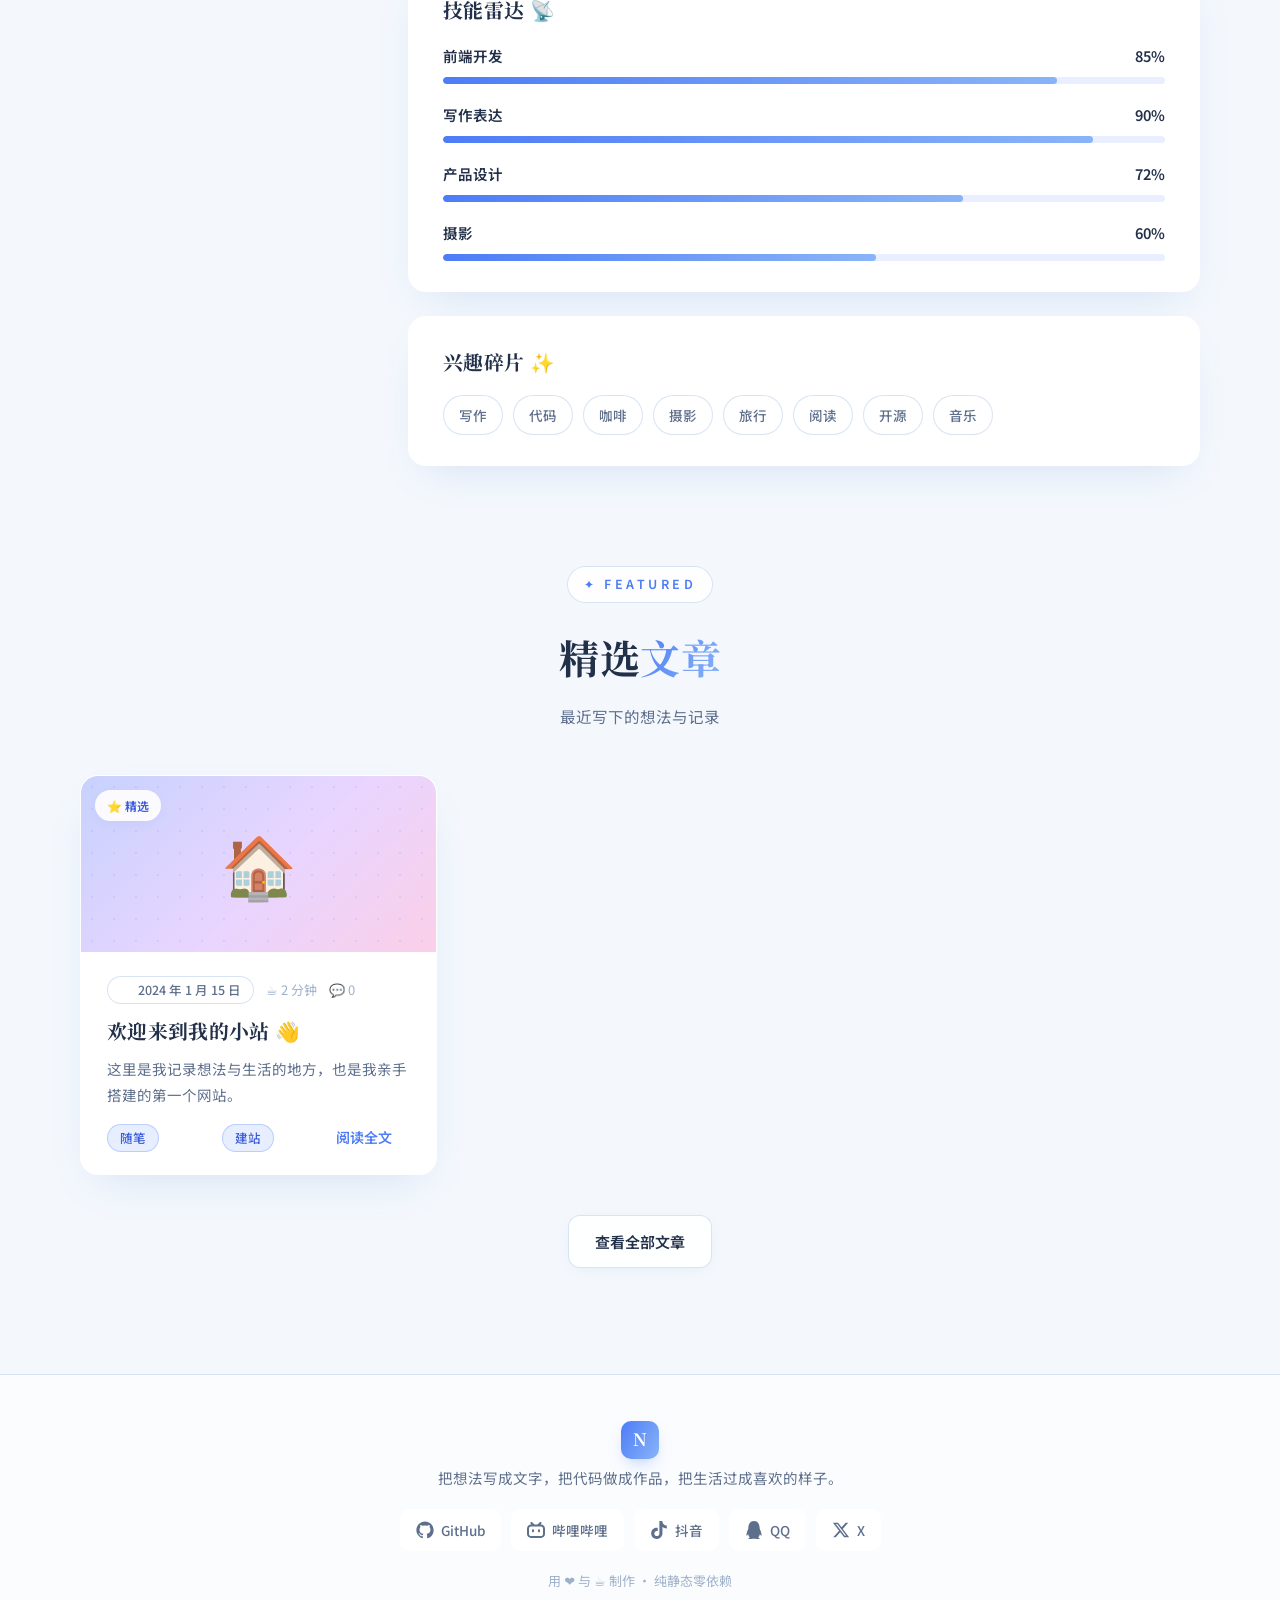
==== commit 74c8b8c3: "抖音/QQ 改为点击弹二维码；新增 assets/qrcodes 文件夹与弹窗组件；版本号升 v4" ====
--- a/index.html
+++ b/index.html
@@ -9,7 +9,7 @@
   <link rel="preconnect" href="https://fonts.googleapis.com">
   <link rel="preconnect" href="https://fonts.gstatic.com" crossorigin>
   <link href="https://fonts.googleapis.com/css2?family=Noto+Serif+SC:wght@600;700&family=Noto+Sans+SC:wght@400;500;700&display=swap" rel="stylesheet">
-  <link rel="stylesheet" href="styles.css?v=3">
+  <link rel="stylesheet" href="styles.css?v=4">
   <title>个人博客</title>
 </head>
 <body>
@@ -111,11 +111,11 @@
     <svg class="icon" viewBox="0 0 24 24" fill="none" stroke="currentColor" stroke-width="2" stroke-linecap="round" stroke-linejoin="round"><path d="M12 19V5m0 0-6 6m6-6 6 6"/></svg>
   </button>
 
-  <script defer src="config.js?v=3"></script>
-  <script defer src="articles/index.bundle.js?v=3"></script>
-  <script defer src="js/markdown.js?v=3"></script>
-  <script defer src="js/main.js?v=3"></script>
-  <script defer src="js/quotes.js?v=3"></script>
-  <script defer src="js/home.js?v=3"></script>
+  <script defer src="config.js?v=4"></script>
+  <script defer src="articles/index.bundle.js?v=4"></script>
+  <script defer src="js/markdown.js?v=4"></script>
+  <script defer src="js/main.js?v=4"></script>
+  <script defer src="js/quotes.js?v=4"></script>
+  <script defer src="js/home.js?v=4"></script>
 </body>
 </html>
--- a/styles.css
+++ b/styles.css
@@ -886,6 +886,42 @@
 .toast-error { background: linear-gradient(120deg, rgba(180, 60, 60, 0.96), rgba(200, 70, 70, 0.96)); }
 .toast.out { opacity: 0; transform: translateX(20px); transition: 0.3s; }
 
+/* ---------- 二维码弹窗（社交按钮点开显示） ---------- */
+.qr-overlay {
+  position: fixed; inset: 0; z-index: 400;
+  display: flex; align-items: center; justify-content: center;
+  background: rgba(34, 48, 73, 0.45);
+  backdrop-filter: blur(6px);
+  -webkit-backdrop-filter: blur(6px);
+  opacity: 0; pointer-events: none;
+  transition: opacity 0.25s var(--ease);
+  padding: 20px;
+}
+.qr-overlay.open { opacity: 1; pointer-events: auto; }
+.qr-card {
+  position: relative;
+  padding: 30px 34px 24px;
+  text-align: center;
+  width: min(320px, 92vw);
+}
+.qr-close {
+  position: absolute; top: 12px; right: 14px;
+  width: 32px; height: 32px; border-radius: 50%;
+  border: 1px solid var(--stroke); background: rgba(255, 255, 255, 0.9);
+  color: var(--muted); font-size: 14px; line-height: 1;
+  transition: 0.2s;
+}
+.qr-close:hover { color: var(--accent); border-color: rgba(77, 124, 246, 0.5); }
+.qr-title { font-family: var(--font-serif); font-size: 17px; font-weight: 700; margin: 0 0 16px; }
+.qr-img-wrap {
+  width: 220px; height: 220px; margin: 0 auto 14px;
+  display: grid; place-items: center;
+  background: #fff; border: 1px solid var(--stroke); border-radius: var(--radius-sm);
+  overflow: hidden;
+}
+.qr-img { width: 100%; height: 100%; object-fit: contain; }
+.qr-tip { margin: 0; color: var(--muted-2); font-size: 13px; }
+
 /* ---------- 动画关键帧 ---------- */
 @keyframes fadeUp { from { opacity: 0; transform: translateY(16px); } to { opacity: 1; transform: none; } }
 @keyframes toastIn { from { opacity: 0; transform: translateX(24px); } to { opacity: 1; transform: none; } }
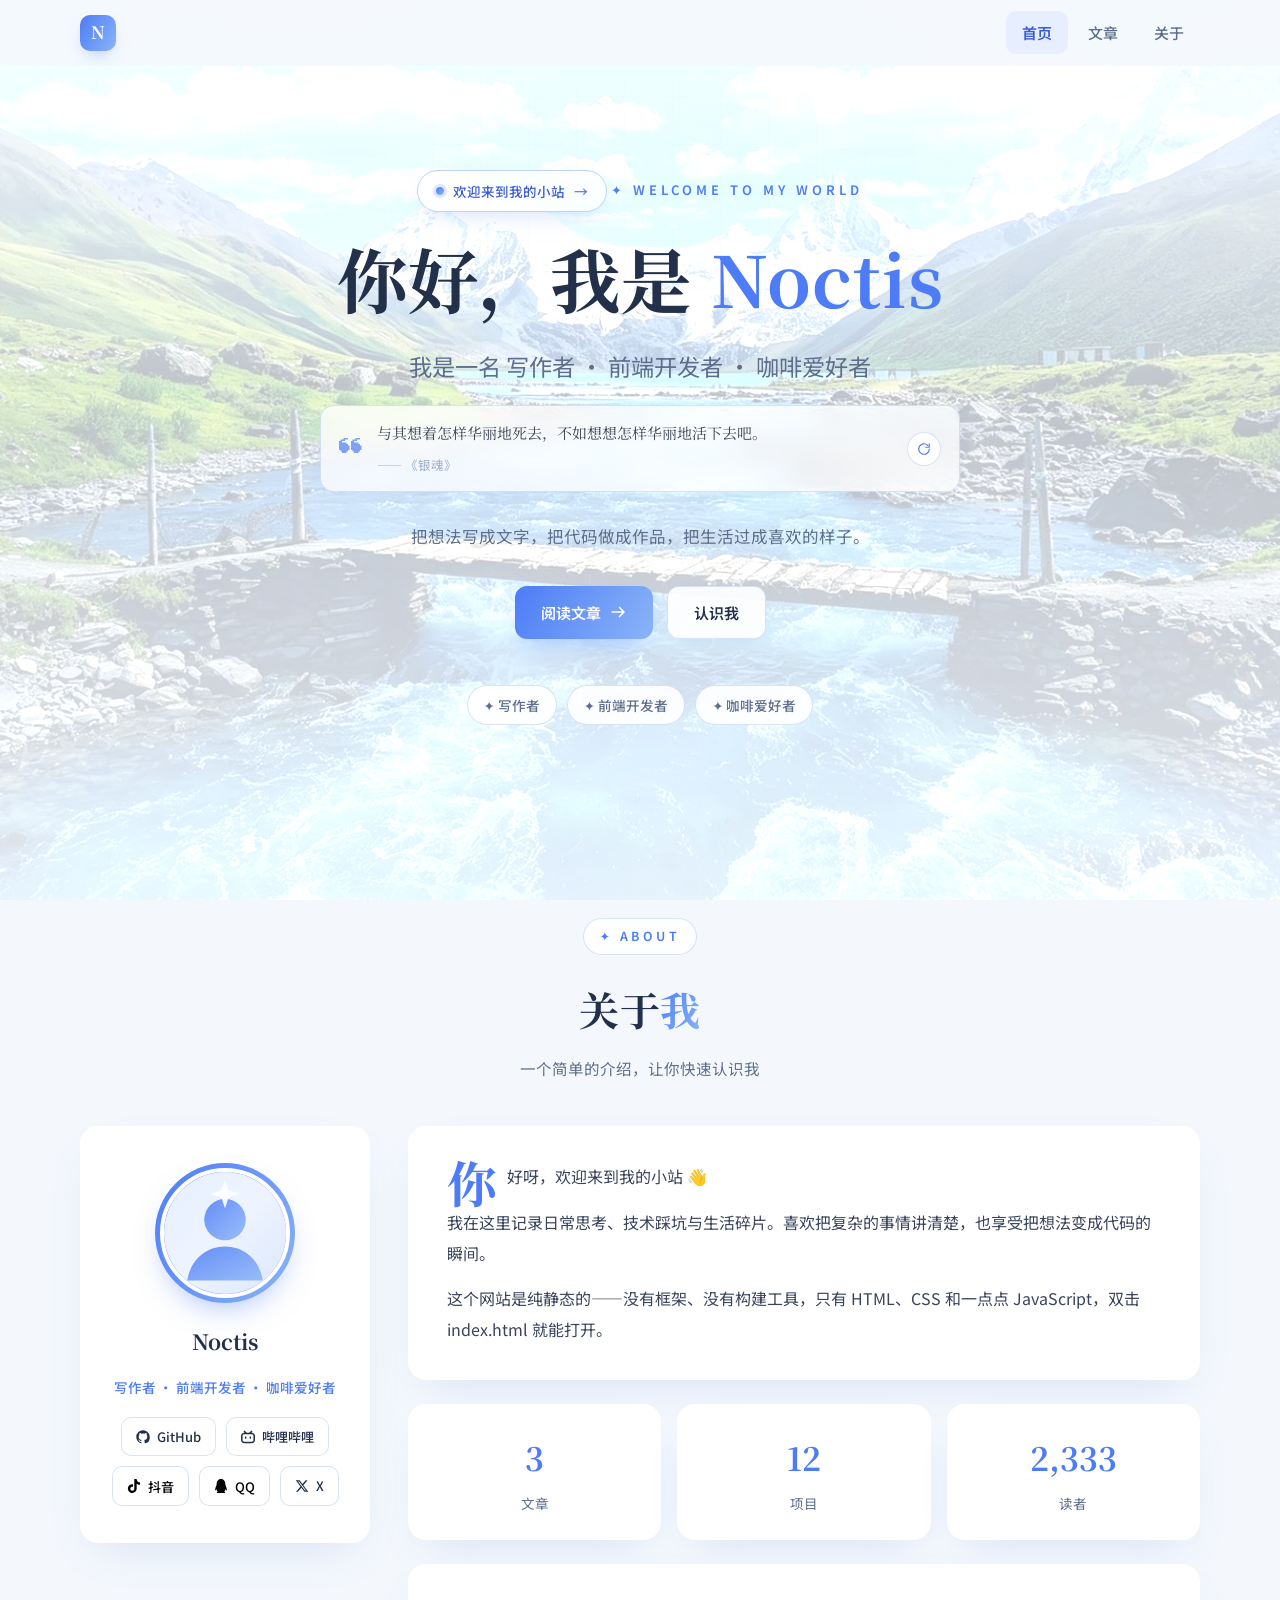
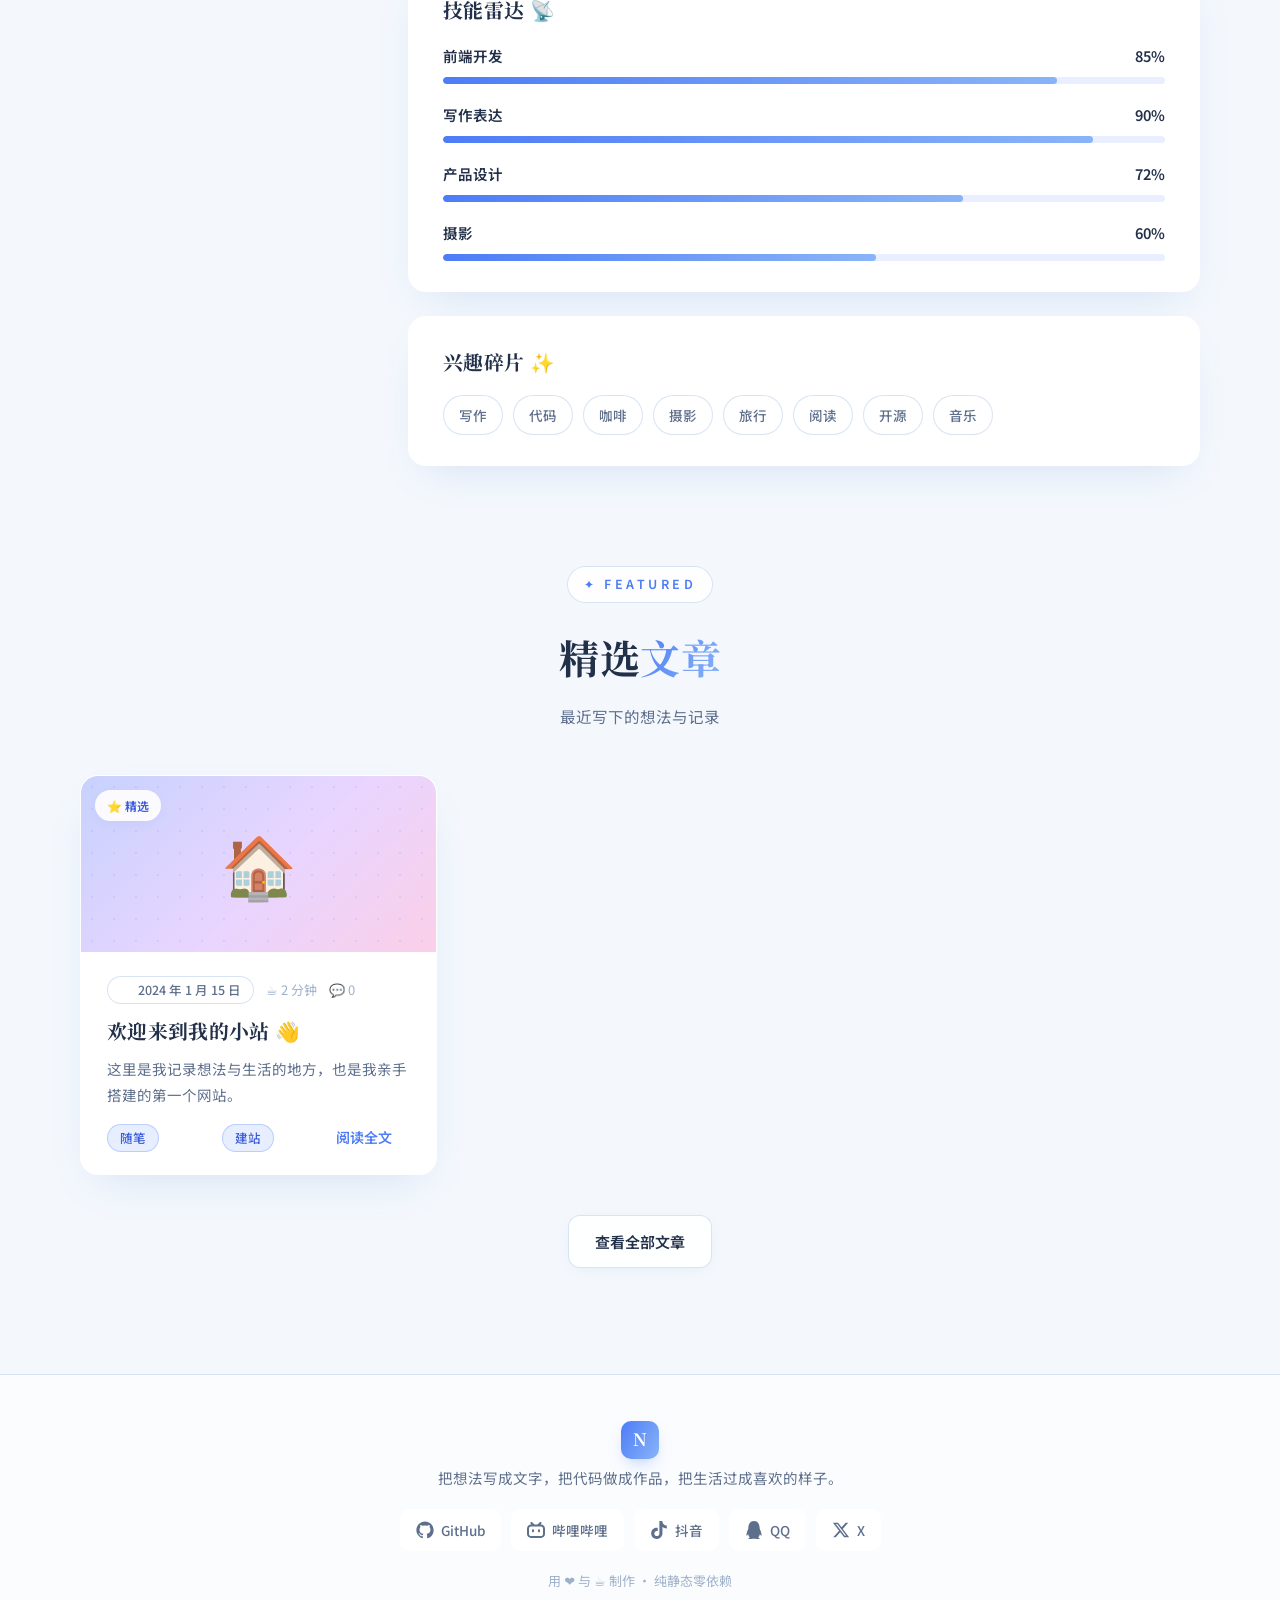
==== commit 94088525: "二维码图片：douyin.jpg / qq.jpg 配置指向 + 版本号 v5" ====
--- a/index.html
+++ b/index.html
@@ -9,7 +9,7 @@
   <link rel="preconnect" href="https://fonts.googleapis.com">
   <link rel="preconnect" href="https://fonts.gstatic.com" crossorigin>
   <link href="https://fonts.googleapis.com/css2?family=Noto+Serif+SC:wght@600;700&family=Noto+Sans+SC:wght@400;500;700&display=swap" rel="stylesheet">
-  <link rel="stylesheet" href="styles.css?v=4">
+  <link rel="stylesheet" href="styles.css?v=5">
   <title>个人博客</title>
 </head>
 <body>
@@ -111,11 +111,11 @@
     <svg class="icon" viewBox="0 0 24 24" fill="none" stroke="currentColor" stroke-width="2" stroke-linecap="round" stroke-linejoin="round"><path d="M12 19V5m0 0-6 6m6-6 6 6"/></svg>
   </button>
 
-  <script defer src="config.js?v=4"></script>
-  <script defer src="articles/index.bundle.js?v=4"></script>
-  <script defer src="js/markdown.js?v=4"></script>
-  <script defer src="js/main.js?v=4"></script>
-  <script defer src="js/quotes.js?v=4"></script>
-  <script defer src="js/home.js?v=4"></script>
+  <script defer src="config.js?v=5"></script>
+  <script defer src="articles/index.bundle.js?v=5"></script>
+  <script defer src="js/markdown.js?v=5"></script>
+  <script defer src="js/main.js?v=5"></script>
+  <script defer src="js/quotes.js?v=5"></script>
+  <script defer src="js/home.js?v=5"></script>
 </body>
 </html>
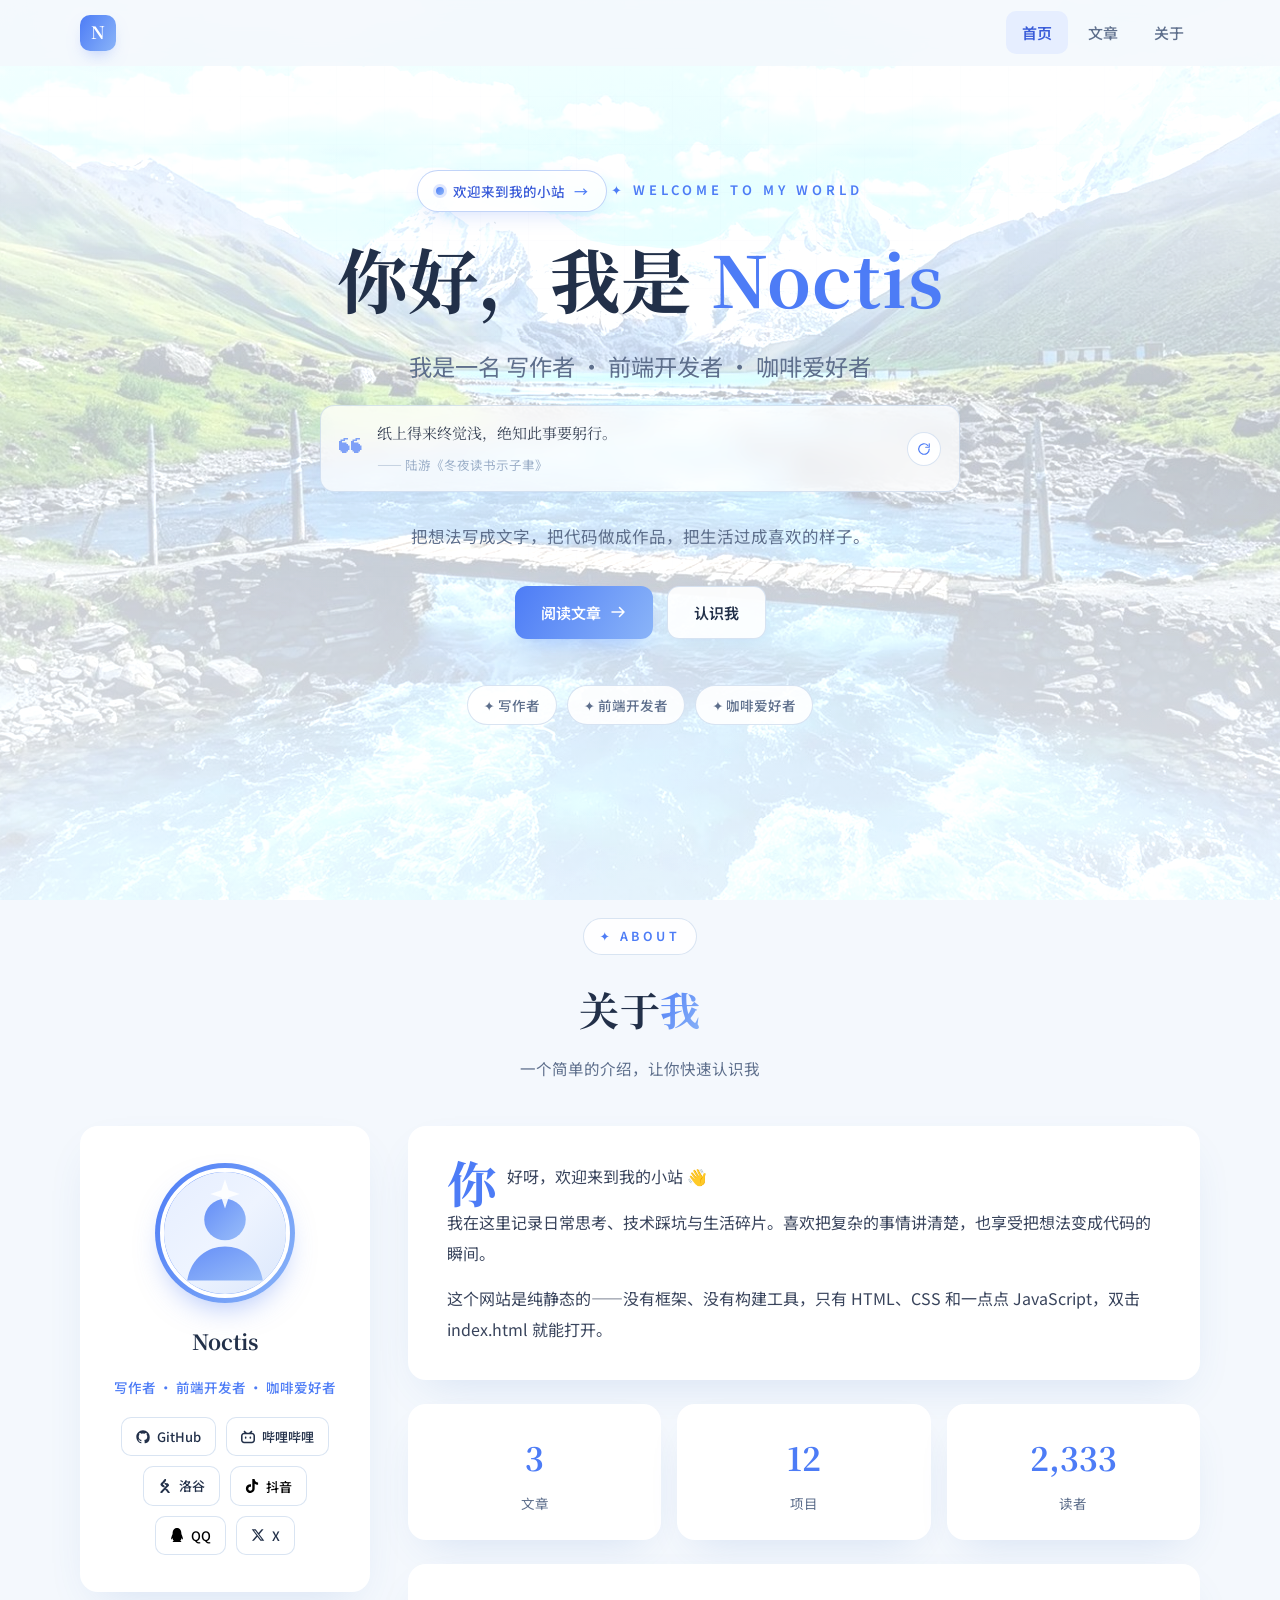
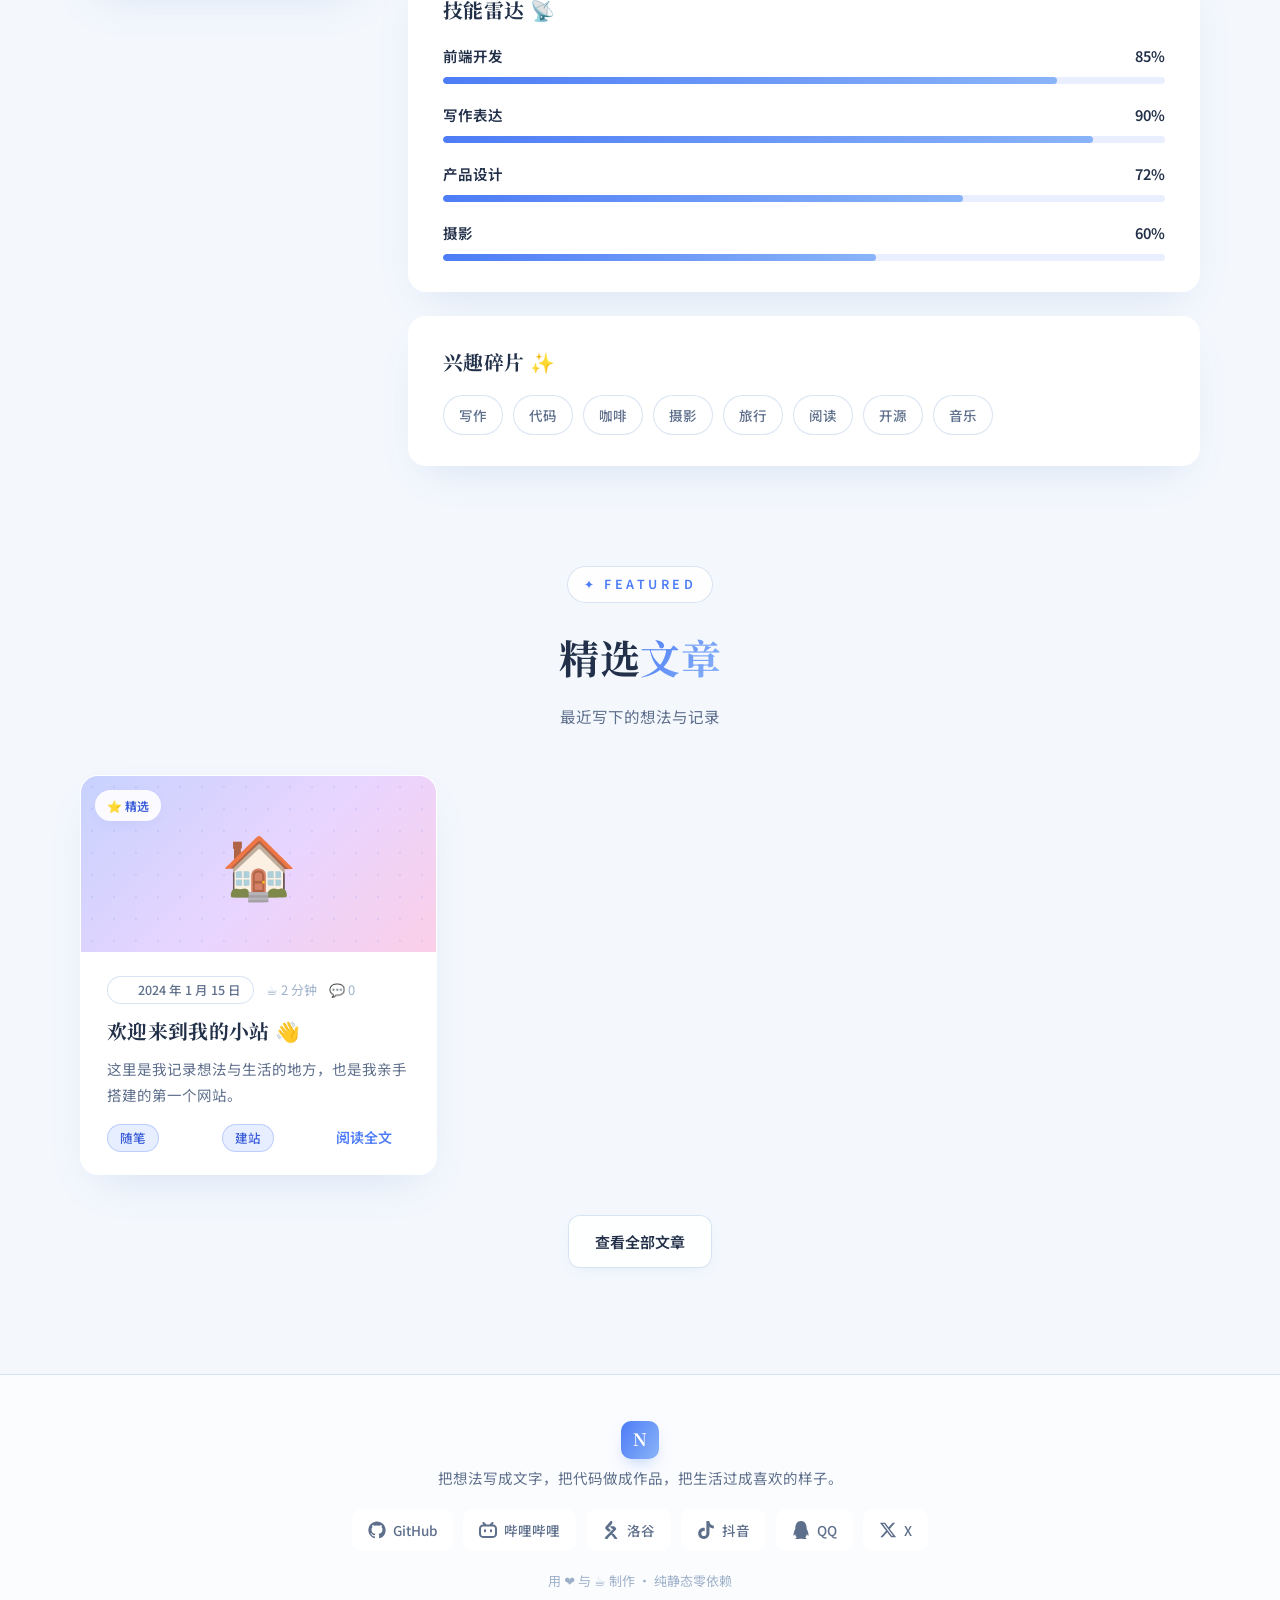
==== commit 0189f7ac: "社交链接：新增洛谷（luogu.com.cn/user/784310）+ 官方图标；版本号 v6" ====
--- a/index.html
+++ b/index.html
@@ -9,7 +9,7 @@
   <link rel="preconnect" href="https://fonts.googleapis.com">
   <link rel="preconnect" href="https://fonts.gstatic.com" crossorigin>
   <link href="https://fonts.googleapis.com/css2?family=Noto+Serif+SC:wght@600;700&family=Noto+Sans+SC:wght@400;500;700&display=swap" rel="stylesheet">
-  <link rel="stylesheet" href="styles.css?v=5">
+  <link rel="stylesheet" href="styles.css?v=6">
   <title>个人博客</title>
 </head>
 <body>
@@ -111,11 +111,11 @@
     <svg class="icon" viewBox="0 0 24 24" fill="none" stroke="currentColor" stroke-width="2" stroke-linecap="round" stroke-linejoin="round"><path d="M12 19V5m0 0-6 6m6-6 6 6"/></svg>
   </button>
 
-  <script defer src="config.js?v=5"></script>
-  <script defer src="articles/index.bundle.js?v=5"></script>
-  <script defer src="js/markdown.js?v=5"></script>
-  <script defer src="js/main.js?v=5"></script>
-  <script defer src="js/quotes.js?v=5"></script>
-  <script defer src="js/home.js?v=5"></script>
+  <script defer src="config.js?v=6"></script>
+  <script defer src="articles/index.bundle.js?v=6"></script>
+  <script defer src="js/markdown.js?v=6"></script>
+  <script defer src="js/main.js?v=6"></script>
+  <script defer src="js/quotes.js?v=6"></script>
+  <script defer src="js/home.js?v=6"></script>
 </body>
 </html>
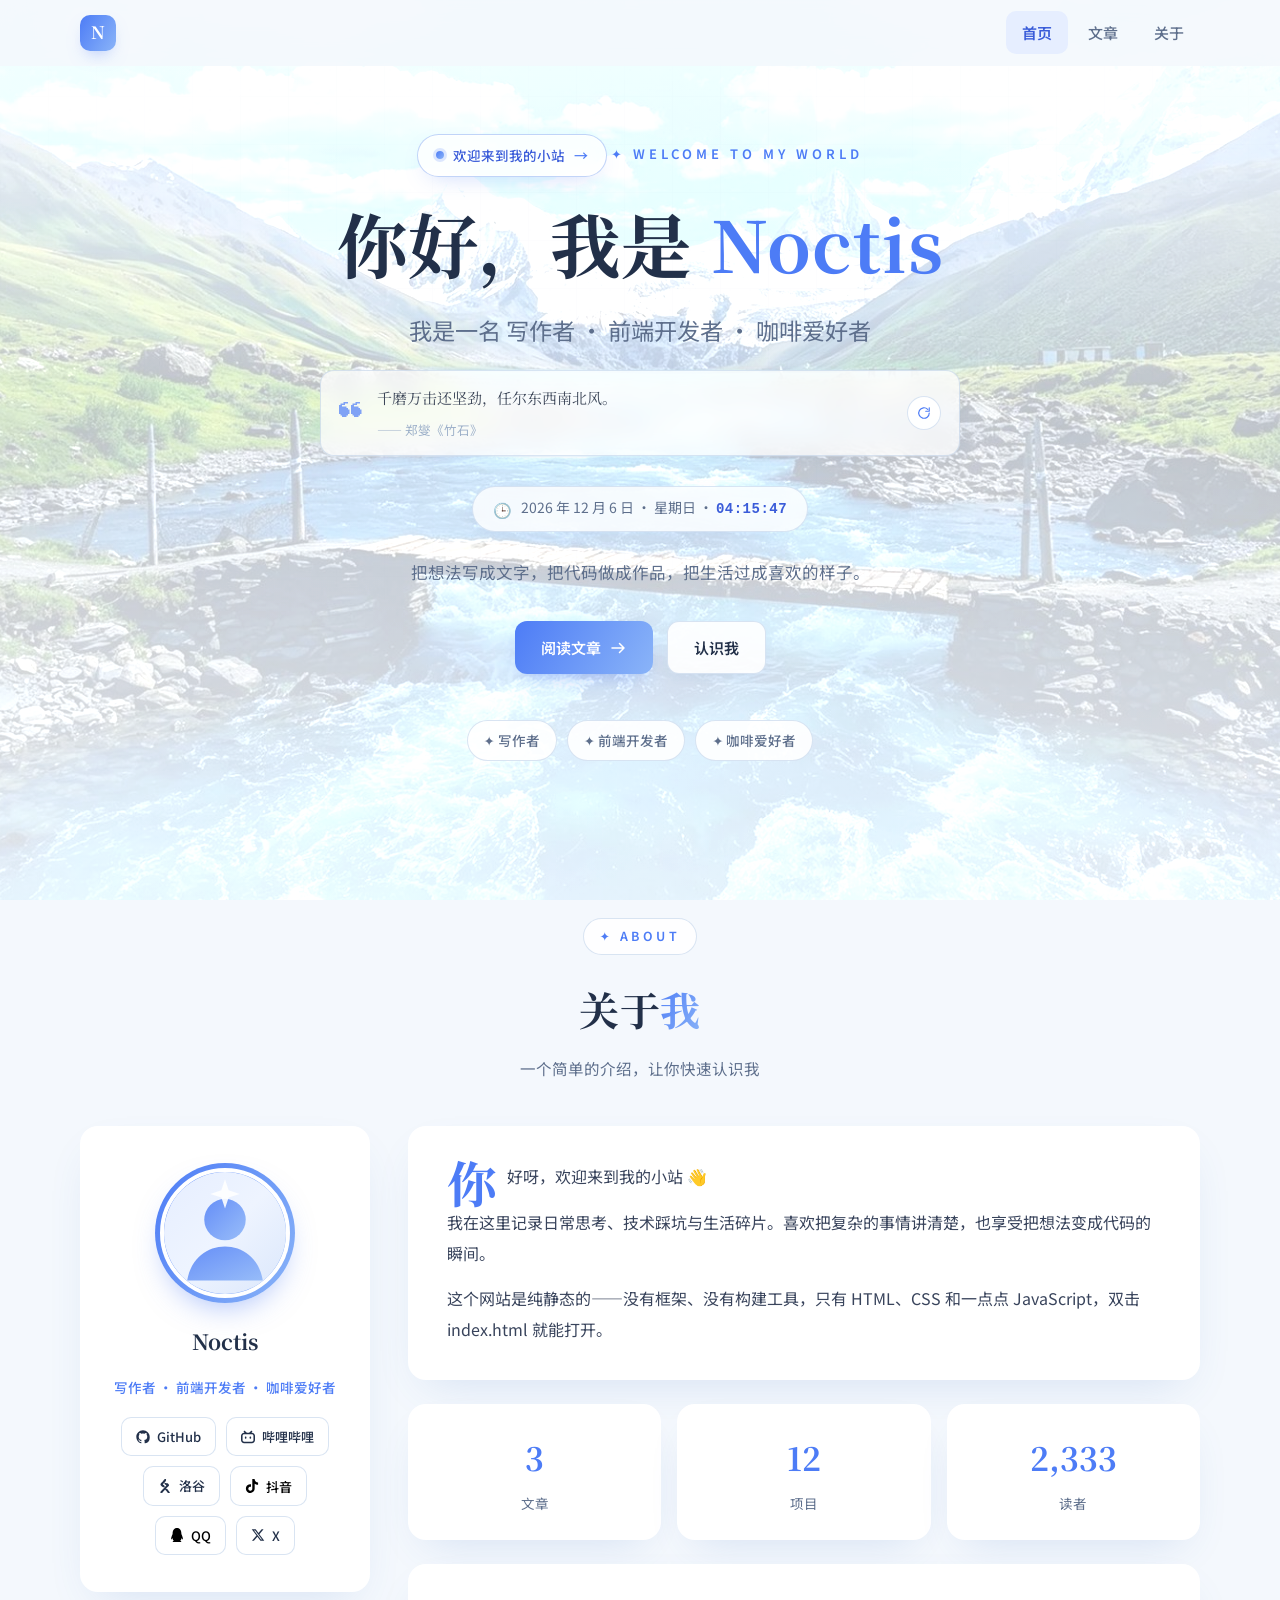
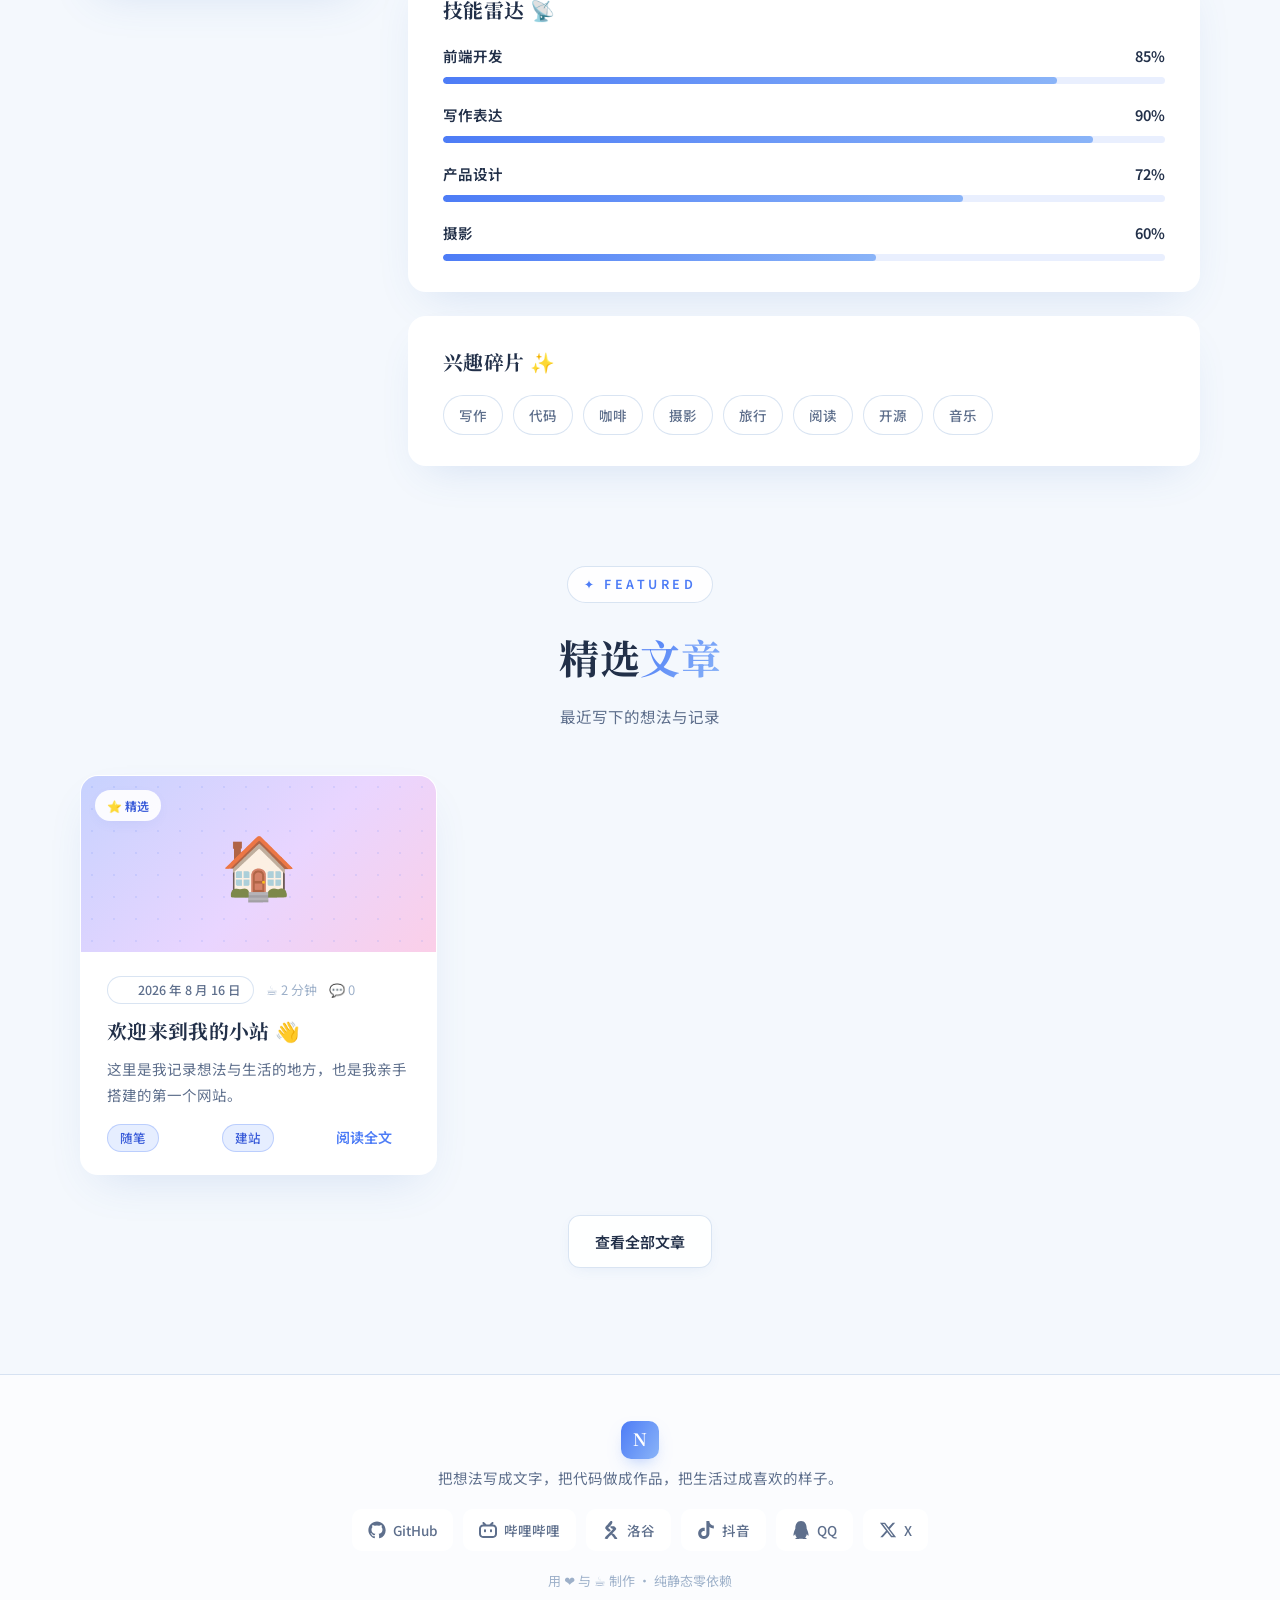
==== commit 1c6a9ba1: "修正文章日期为当前日期 + 主页新增实时时钟模块；版本号 v7" ====
--- a/index.html
+++ b/index.html
@@ -9,7 +9,7 @@
   <link rel="preconnect" href="https://fonts.googleapis.com">
   <link rel="preconnect" href="https://fonts.gstatic.com" crossorigin>
   <link href="https://fonts.googleapis.com/css2?family=Noto+Serif+SC:wght@600;700&family=Noto+Sans+SC:wght@400;500;700&display=swap" rel="stylesheet">
-  <link rel="stylesheet" href="styles.css?v=6">
+  <link rel="stylesheet" href="styles.css?v=7">
   <title>个人博客</title>
 </head>
 <body>
@@ -43,6 +43,11 @@
           <button class="hero-quote-refresh" id="quoteRefresh" type="button" title="换一句" aria-label="换一句">
             <svg class="icon icon-sm" viewBox="0 0 24 24" fill="none" stroke="currentColor" stroke-width="2" stroke-linecap="round" stroke-linejoin="round"><path d="M21 12a9 9 0 1 1-2.64-6.36M21 3v6h-6"/></svg>
           </button>
+        </div>
+        <!-- 实时时间（js/home.js 每秒更新） -->
+        <div class="hero-clock" id="heroClock" role="status">
+          <span class="hero-clock-ico" aria-hidden="true">🕒</span>
+          <span class="hero-clock-text" id="heroClockText">正在获取时间…</span>
         </div>
         <p class="hero-desc" data-hero-tagline></p>
         <div class="hero-actions">
@@ -111,11 +116,11 @@
     <svg class="icon" viewBox="0 0 24 24" fill="none" stroke="currentColor" stroke-width="2" stroke-linecap="round" stroke-linejoin="round"><path d="M12 19V5m0 0-6 6m6-6 6 6"/></svg>
   </button>
 
-  <script defer src="config.js?v=6"></script>
-  <script defer src="articles/index.bundle.js?v=6"></script>
-  <script defer src="js/markdown.js?v=6"></script>
-  <script defer src="js/main.js?v=6"></script>
-  <script defer src="js/quotes.js?v=6"></script>
-  <script defer src="js/home.js?v=6"></script>
+  <script defer src="config.js?v=7"></script>
+  <script defer src="articles/index.bundle.js?v=7"></script>
+  <script defer src="js/markdown.js?v=7"></script>
+  <script defer src="js/main.js?v=7"></script>
+  <script defer src="js/quotes.js?v=7"></script>
+  <script defer src="js/home.js?v=7"></script>
 </body>
 </html>
--- a/styles.css
+++ b/styles.css
@@ -335,16 +335,35 @@
 .hero-desc {
   max-width: 620px; margin: 0 auto 34px;
   color: var(--muted); font-size: 16.5px;
-  opacity: 0; animation: fadeUp 0.7s var(--ease) 0.6s forwards;
+  opacity: 0; animation: fadeUp 0.7s var(--ease) 0.68s forwards;
+}
+/* 实时时钟（Hero 区） */
+.hero-clock {
+  display: inline-flex; align-items: center; gap: 9px;
+  margin: 0 auto 26px;
+  padding: 8px 20px; border-radius: 99px;
+  background: rgba(255, 255, 255, 0.78);
+  border: 1px solid rgba(110, 150, 205, 0.24);
+  box-shadow: var(--shadow-sm);
+  backdrop-filter: blur(10px);
+  -webkit-backdrop-filter: blur(10px);
+  font-size: 14px; color: var(--muted);
+  opacity: 0; animation: fadeUp 0.7s var(--ease) 0.56s forwards;
+}
+.hero-clock-ico { font-size: 15px; line-height: 1; }
+.hero-clock-time {
+  font-family: var(--mono);
+  color: var(--accent-deep); font-weight: 600;
+  letter-spacing: 0.5px;
 }
 .hero-actions {
   display: flex; gap: 14px; justify-content: center; flex-wrap: wrap;
-  opacity: 0; animation: fadeUp 0.7s var(--ease) 0.72s forwards;
+  opacity: 0; animation: fadeUp 0.7s var(--ease) 0.8s forwards;
 }
 .hero-chips {
   display: flex; gap: 10px; justify-content: center; flex-wrap: wrap;
   margin-top: 46px;
-  opacity: 0; animation: fadeUp 0.7s var(--ease) 0.84s forwards;
+  opacity: 0; animation: fadeUp 0.7s var(--ease) 0.92s forwards;
 }
 .hero-chip {
   padding: 7px 16px; border-radius: 99px;
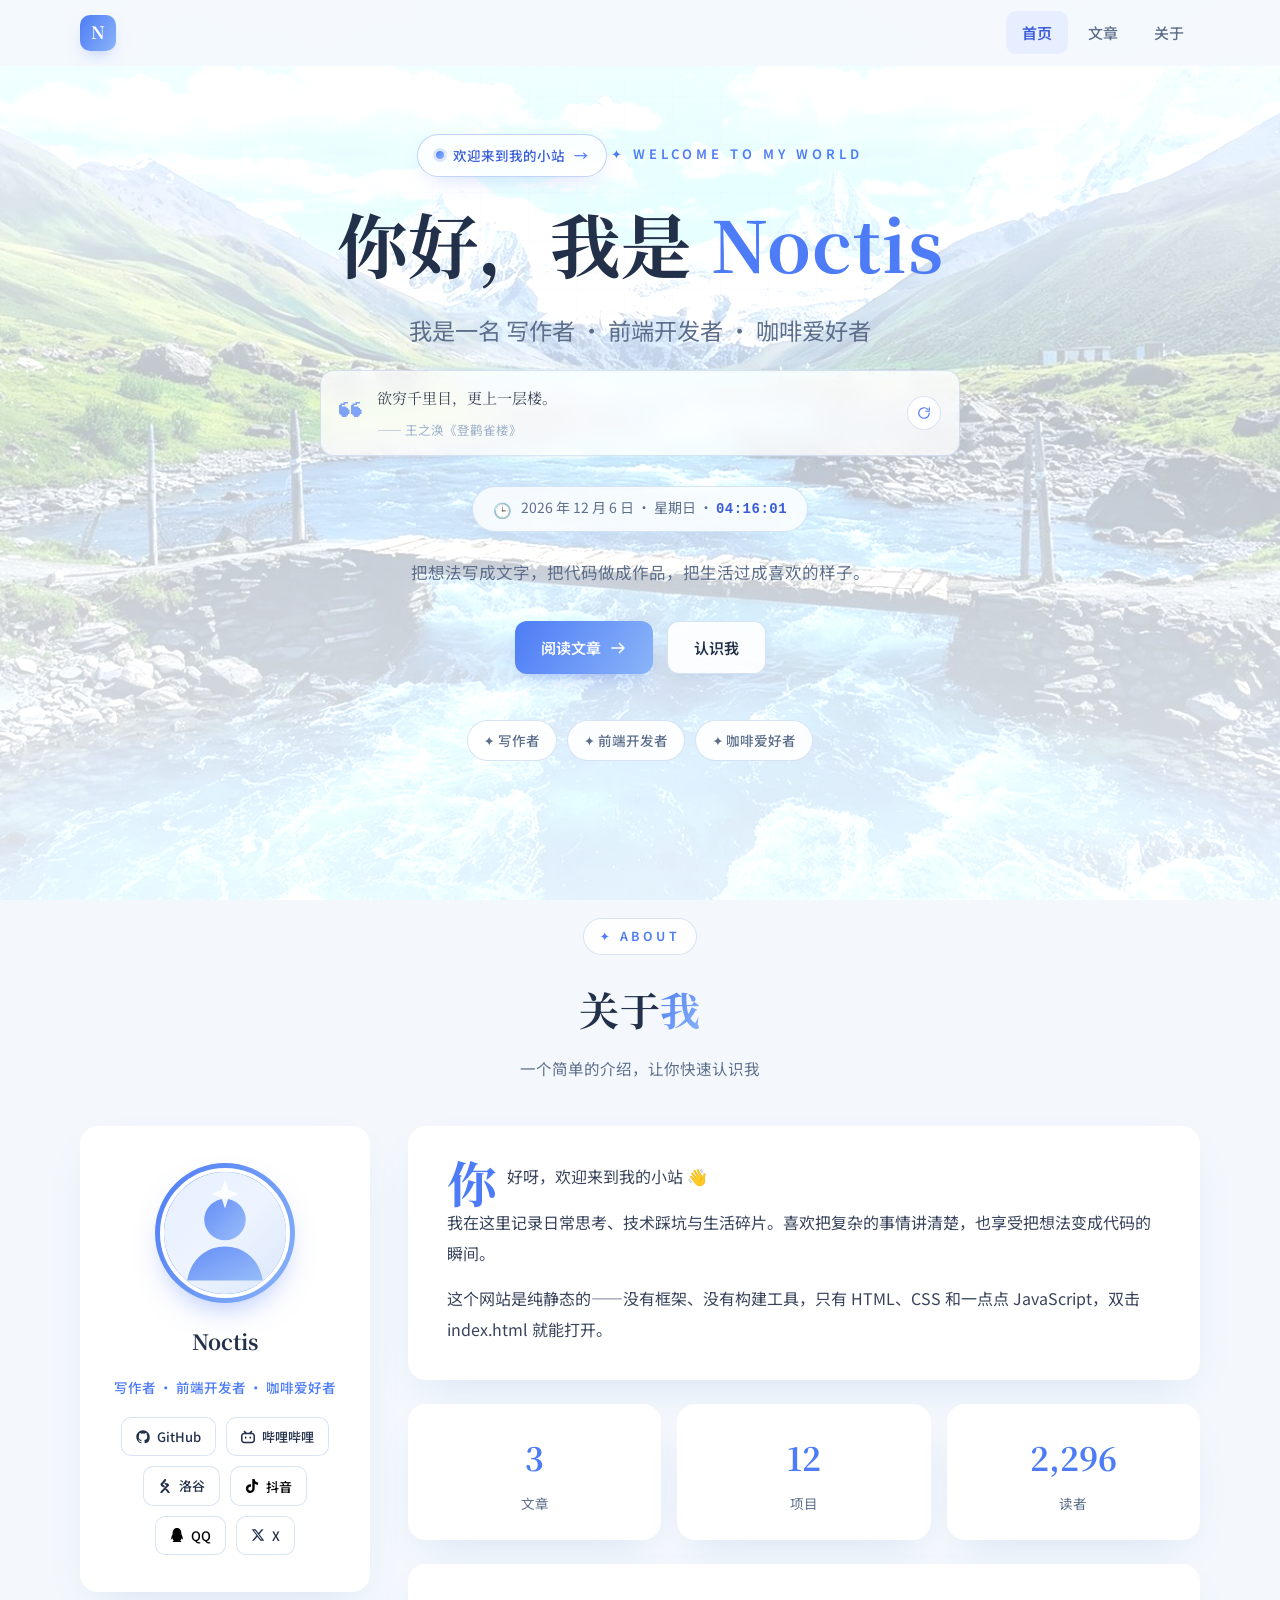
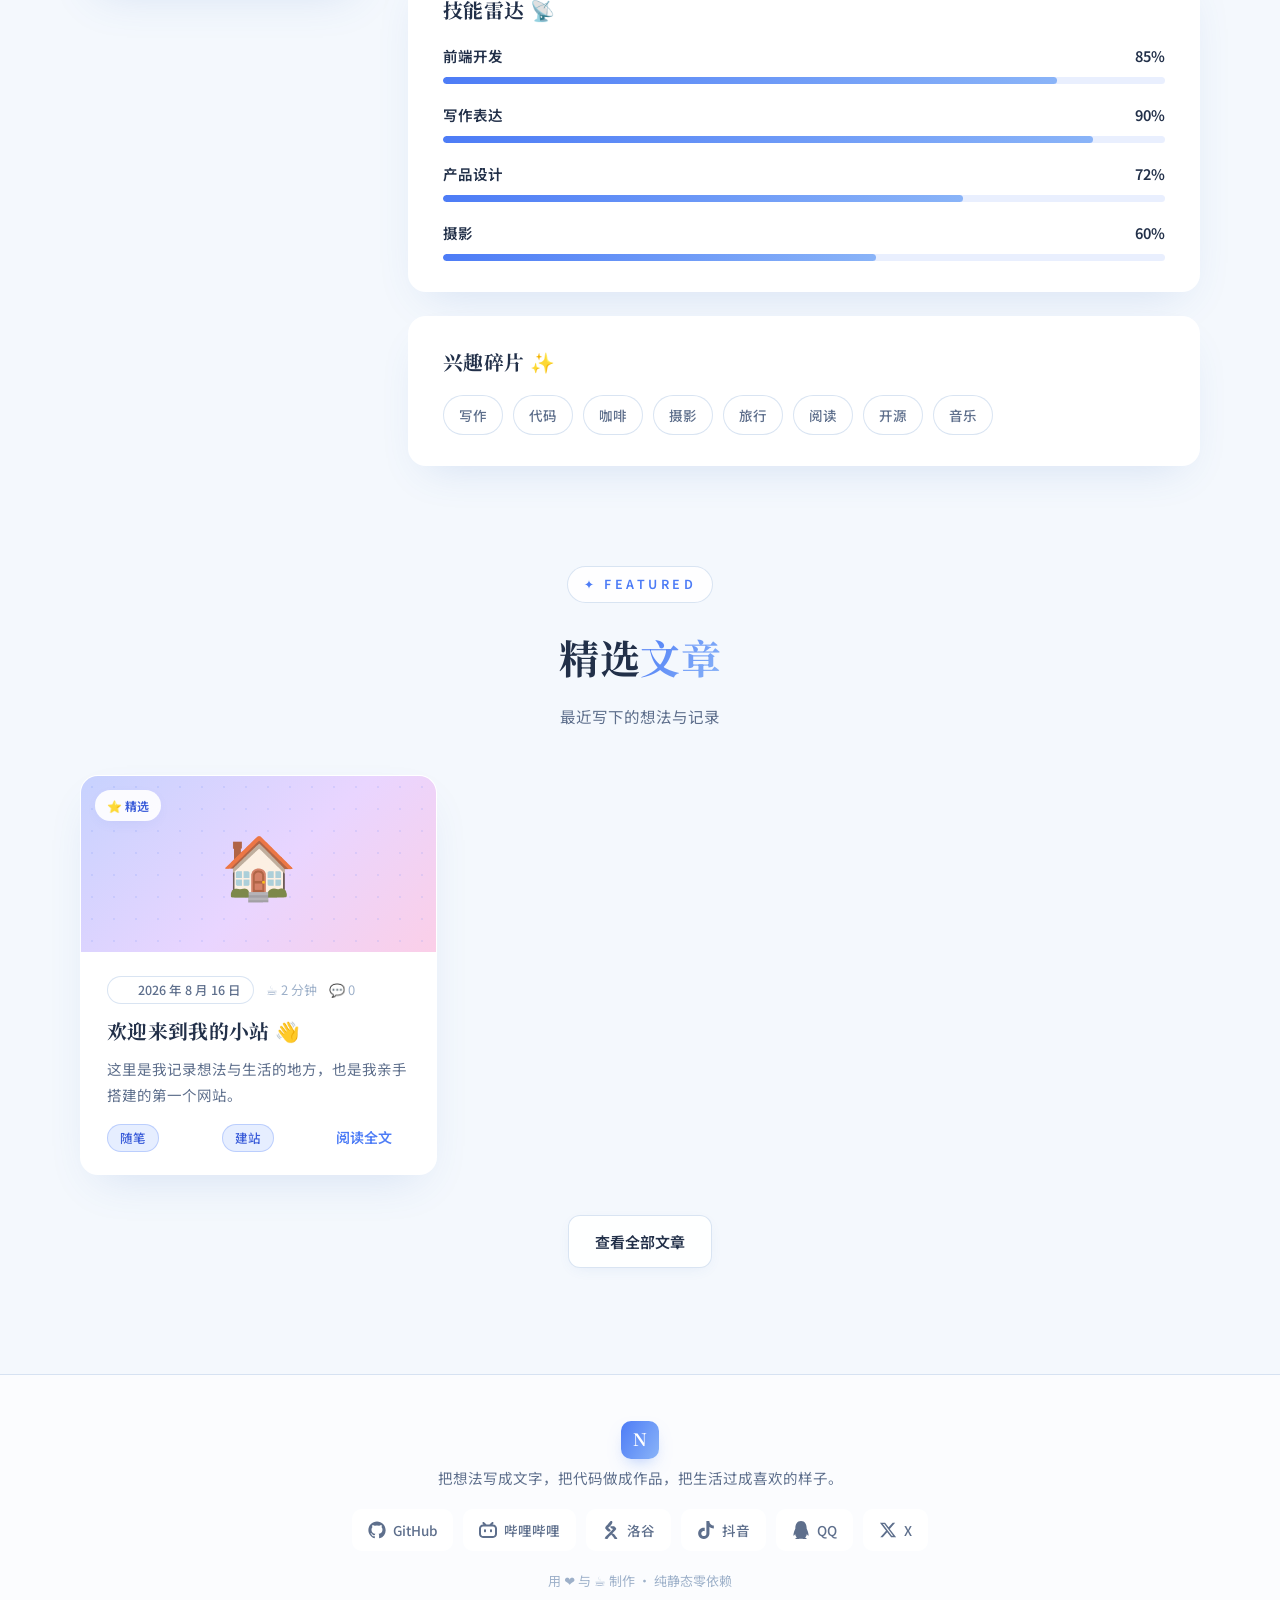
==== commit 0166a981: "优化：修复日期时区/emoji截断 bug、中文输入法搜索、OG分享标签、背景预加载、时钟无障碍与移动端；版本号 v8" ====
--- a/index.html
+++ b/index.html
@@ -5,11 +5,17 @@
   <meta name="viewport" content="width=device-width, initial-scale=1.0">
   <meta name="description" content="个人博客">
   <meta name="keywords" content="博客,个人网站">
+  <meta name="theme-color" content="#4d7cf6">
+  <meta property="og:type" content="website">
+  <meta property="og:title" content="个人博客">
+  <meta property="og:description" content="一个收集灵感、记录成长、分享代码与生活的个人网站。">
+  <meta property="og:image" content="assets/backgrounds/glacier.jpg">
+  <meta property="og:url" content="/">
   <link rel="icon" href="assets/favicon.svg" type="image/svg+xml">
   <link rel="preconnect" href="https://fonts.googleapis.com">
   <link rel="preconnect" href="https://fonts.gstatic.com" crossorigin>
   <link href="https://fonts.googleapis.com/css2?family=Noto+Serif+SC:wght@600;700&family=Noto+Sans+SC:wght@400;500;700&display=swap" rel="stylesheet">
-  <link rel="stylesheet" href="styles.css?v=7">
+  <link rel="stylesheet" href="styles.css?v=8">
   <title>个人博客</title>
 </head>
 <body>
@@ -45,7 +51,7 @@
           </button>
         </div>
         <!-- 实时时间（js/home.js 每秒更新） -->
-        <div class="hero-clock" id="heroClock" role="status">
+        <div class="hero-clock" id="heroClock">
           <span class="hero-clock-ico" aria-hidden="true">🕒</span>
           <span class="hero-clock-text" id="heroClockText">正在获取时间…</span>
         </div>
@@ -116,11 +122,11 @@
     <svg class="icon" viewBox="0 0 24 24" fill="none" stroke="currentColor" stroke-width="2" stroke-linecap="round" stroke-linejoin="round"><path d="M12 19V5m0 0-6 6m6-6 6 6"/></svg>
   </button>
 
-  <script defer src="config.js?v=7"></script>
-  <script defer src="articles/index.bundle.js?v=7"></script>
-  <script defer src="js/markdown.js?v=7"></script>
-  <script defer src="js/main.js?v=7"></script>
-  <script defer src="js/quotes.js?v=7"></script>
-  <script defer src="js/home.js?v=7"></script>
+  <script defer src="config.js?v=8"></script>
+  <script defer src="articles/index.bundle.js?v=8"></script>
+  <script defer src="js/markdown.js?v=8"></script>
+  <script defer src="js/main.js?v=8"></script>
+  <script defer src="js/quotes.js?v=8"></script>
+  <script defer src="js/home.js?v=8"></script>
 </body>
 </html>
--- a/styles.css
+++ b/styles.css
@@ -958,6 +958,9 @@
   /* 移动端性能：隐藏高密度纸纹层，减少滚动重绘 */
   .grain { display: none; }
   .bg-grid { background-size: 40px 40px; }
+  /* 时钟在窄屏上允许换行，避免溢出 */
+  .hero-clock { max-width: 94%; font-size: 13px; padding: 7px 14px; }
+  .hero-clock-text { white-space: normal; }
   .nav-links {
     position: fixed; top: var(--nav-h); left: 0; right: 0;
     flex-direction: column; align-items: stretch; gap: 4px;
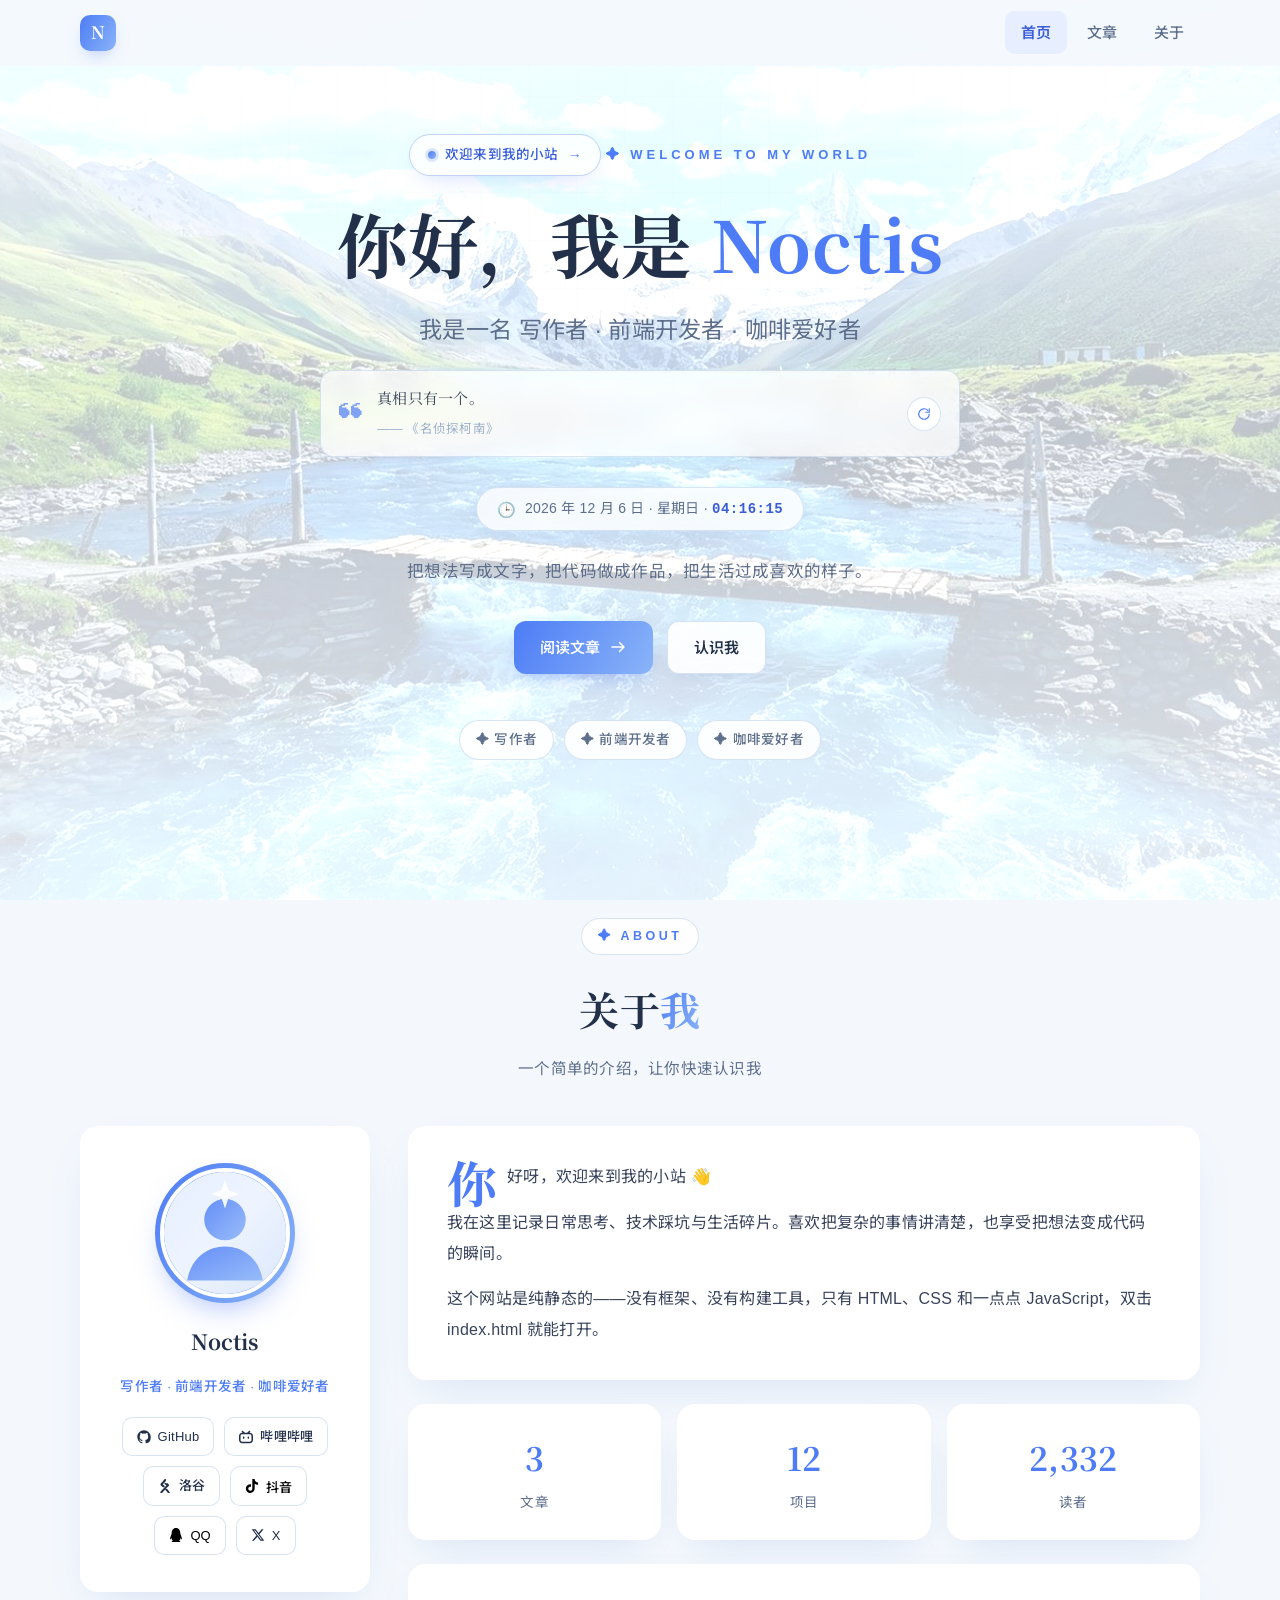
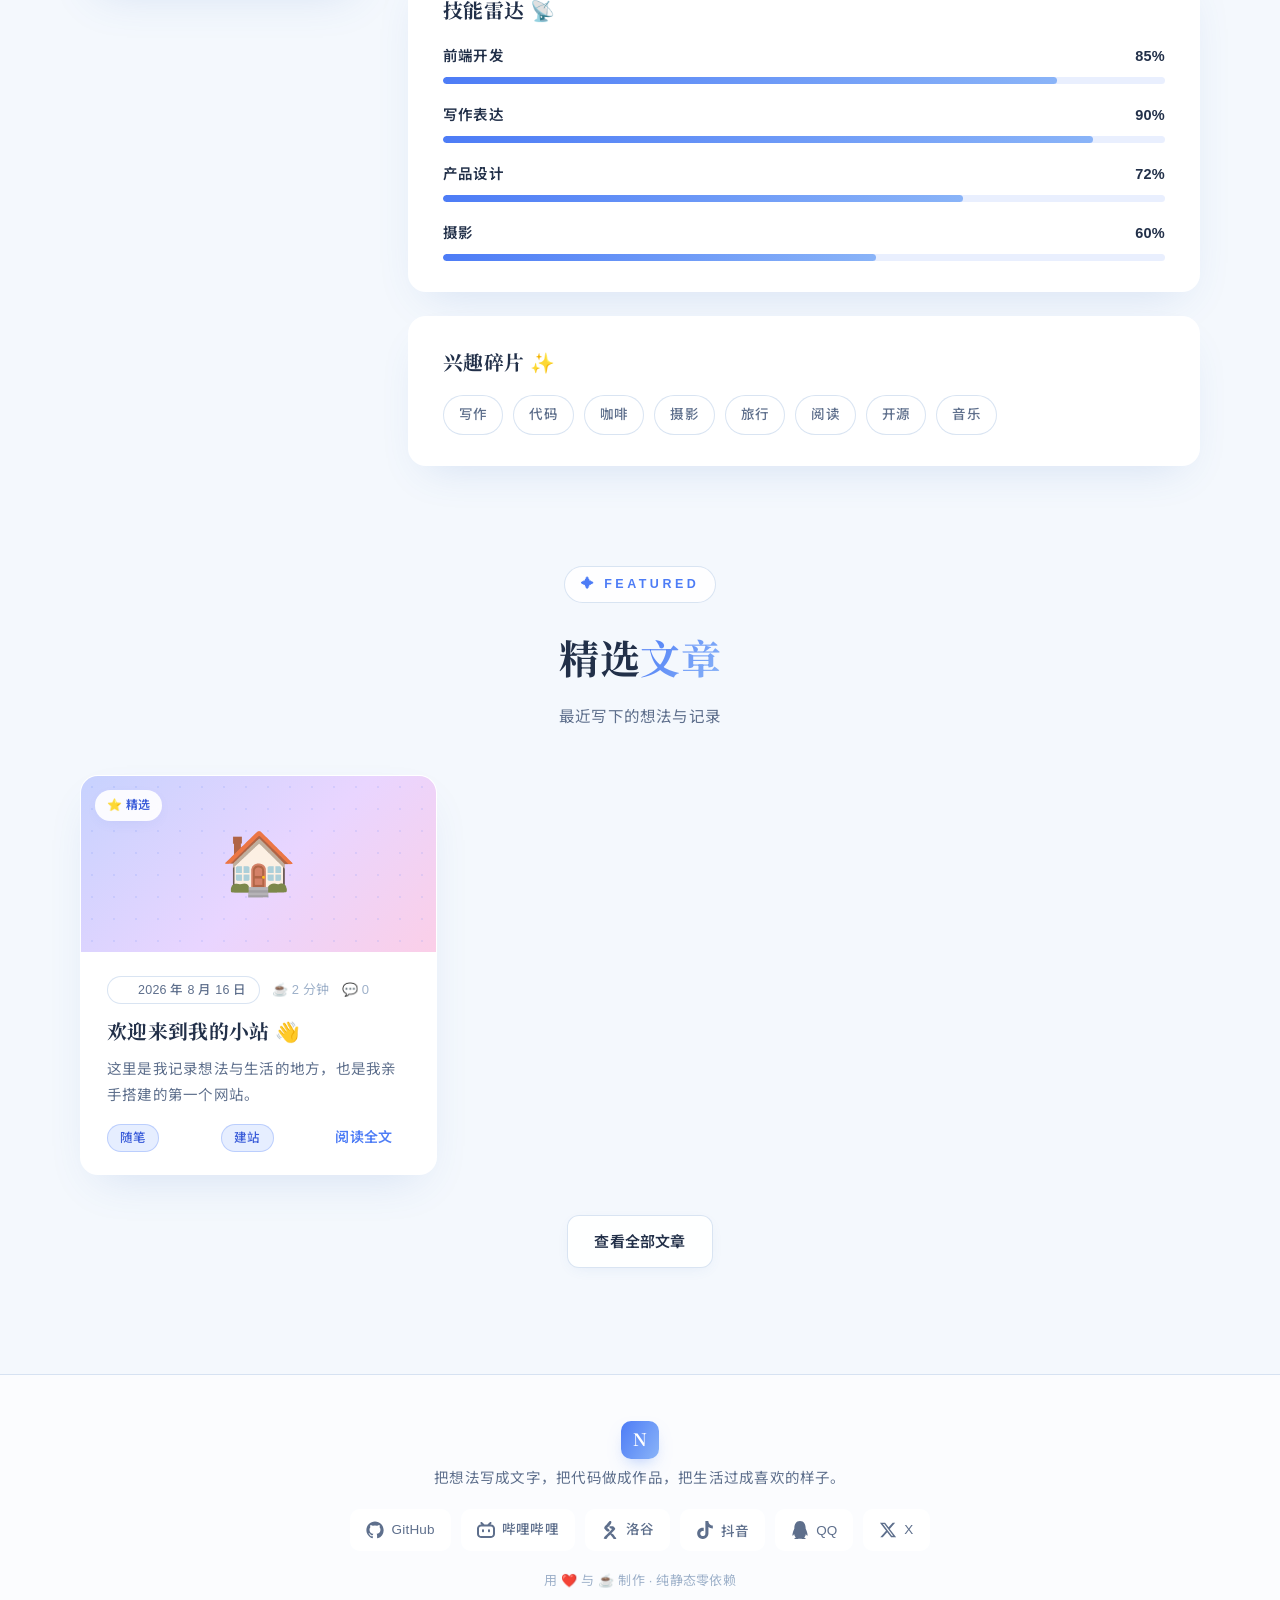
==== commit e95ba9fa: "参照博客园旧站调整字体/行内代码/引用/代码块（macOS窗口+hljs高亮+复制按钮）；迁移 CSP 2023 My Codes 文章（2023-11-16）；版本号 v9" ====
--- a/index.html
+++ b/index.html
@@ -15,7 +15,7 @@
   <link rel="preconnect" href="https://fonts.googleapis.com">
   <link rel="preconnect" href="https://fonts.gstatic.com" crossorigin>
   <link href="https://fonts.googleapis.com/css2?family=Noto+Serif+SC:wght@600;700&family=Noto+Sans+SC:wght@400;500;700&display=swap" rel="stylesheet">
-  <link rel="stylesheet" href="styles.css?v=8">
+  <link rel="stylesheet" href="styles.css?v=9">
   <title>个人博客</title>
 </head>
 <body>
@@ -122,11 +122,11 @@
     <svg class="icon" viewBox="0 0 24 24" fill="none" stroke="currentColor" stroke-width="2" stroke-linecap="round" stroke-linejoin="round"><path d="M12 19V5m0 0-6 6m6-6 6 6"/></svg>
   </button>
 
-  <script defer src="config.js?v=8"></script>
-  <script defer src="articles/index.bundle.js?v=8"></script>
-  <script defer src="js/markdown.js?v=8"></script>
-  <script defer src="js/main.js?v=8"></script>
-  <script defer src="js/quotes.js?v=8"></script>
-  <script defer src="js/home.js?v=8"></script>
+  <script defer src="config.js?v=9"></script>
+  <script defer src="articles/index.bundle.js?v=9"></script>
+  <script defer src="js/markdown.js?v=9"></script>
+  <script defer src="js/main.js?v=9"></script>
+  <script defer src="js/quotes.js?v=9"></script>
+  <script defer src="js/home.js?v=9"></script>
 </body>
 </html>
--- a/styles.css
+++ b/styles.css
@@ -26,9 +26,9 @@
   --radius: 18px;
   --radius-sm: 12px;
   --nav-h: 66px;
-  --font: 'Noto Sans SC', 'PingFang SC', 'Microsoft YaHei', system-ui, -apple-system, sans-serif;
+  --font: -apple-system, BlinkMacSystemFont, 'Segoe UI', 'PingFang SC', 'Hiragino Sans GB', 'Microsoft YaHei', 'Helvetica Neue', Arial, 'Noto Sans SC', sans-serif;
   --font-serif: 'Noto Serif SC', 'Songti SC', 'SimSun', serif;
-  --mono: 'JetBrains Mono', 'Cascadia Code', Consolas, 'Courier New', monospace;
+  --mono: 'Source Code Pro', 'Ubuntu Mono', Consolas, Menlo, Monaco, 'Courier New', monospace;
   --ease: cubic-bezier(0.25, 0.6, 0.3, 1);
 }
 
@@ -40,6 +40,7 @@
   font-family: var(--font);
   font-size: 16px;
   line-height: 1.8;
+  letter-spacing: 0.015em;
   color: var(--text);
   background: var(--bg);
   overflow-x: hidden;
@@ -527,8 +528,8 @@
 }
 .article-cover img { width: 100%; height: 100%; object-fit: cover; }
 
-/* 文章正文 */
-.prose { font-size: 16px; color: #3c4658; line-height: 2; }
+/* 文章正文（排版参照博客园旧站：16px / 行高 1.8 / 字距 0.015em） */
+.prose { font-size: 16px; color: #3c4658; line-height: 1.8; letter-spacing: 0.015em; font-feature-settings: "tnum"; font-variant-numeric: tabular-nums; }
 .prose > :first-child { margin-top: 0; }
 .prose > :last-child { margin-bottom: 0; }
 .prose h2, .prose h3, .prose h4 {
@@ -558,31 +559,89 @@
 .prose .task-item input { accent-color: var(--accent); transform: translateY(2px); }
 .prose .task-item.done span { color: var(--muted-2); text-decoration: line-through; }
 .prose blockquote {
-  margin: 1.7em 0; padding: 18px 24px;
-  border-left: 3px solid var(--accent);
-  background: var(--accent-soft);
-  border-radius: 0 var(--radius-sm) var(--radius-sm) 0;
-  color: #4a5a78;
+  margin: 1.7em 0;
+  padding: 15px 18px;
+  border-left: 3px solid rgba(84, 104, 255, 0.8);
+  border-right: none; border-top: none; border-bottom: none;
+  background-color: #f7f7f7;
+  background-image: linear-gradient(180deg, #fff, #f5f5fa);
+  color: #484c7a;
+  box-shadow: 0 4px 11px 0 rgba(37, 44, 97, 0.09), 0 1px 3px 0 rgba(93, 100, 148, 0.06);
+  font-size: 14px;
+  border-radius: 4px;
 }
 .prose blockquote p { margin: 0; }
 .prose code.inline-code {
   font-family: var(--mono); font-size: 0.88em;
-  background: var(--accent-soft);
-  color: var(--accent-deep);
-  padding: 2px 8px; border-radius: 6px;
-  border: 1px solid rgba(77, 124, 246, 0.22);
-}
-.prose pre {
-  margin: 1.7em 0; padding: 22px 24px;
-  background: #1e2a44;
-  border-radius: var(--radius-sm);
+  color: #d83b64;
+  background: #f9f2f4;
+  padding: 2px 5px; border-radius: 3px;
+  border: none;
+  font-weight: 600;
+}
+/* 代码块：macOS 窗口风格 + hljs 浅色主题（参考博客园旧站） */
+.code-box {
+  position: relative;
+  margin: 1.7em 0;
+  border-radius: 8px;
+  overflow: hidden;
+  box-shadow: 0 4px 11px -2px rgba(37, 44, 97, 0.15), 0 1px 3px 0 rgba(93, 100, 148, 0.06);
+}
+.code-box .code-tools {
+  position: relative;
+  display: flex; align-items: center; gap: 10px;
+  padding: 9px 14px;
+  background: #2b2b2b;
+  color: rgba(238, 255, 255, 0.78);
+  font-size: 12.5px;
+  /* macOS 红黄绿三圆点 */
+  padding-left: 64px;
+}
+.code-box .code-tools::before {
+  content: '';
+  position: absolute; left: 14px; top: 50%;
+  width: 12px; height: 12px;
+  transform: translateY(-50%);
+  border-radius: 50%;
+  background: #fc625d;
+  box-shadow: 20px 0 #fdbc40, 40px 0 #35cd4b;
+}
+.code-box .code-lang {
+  font-family: var(--mono);
+  letter-spacing: 1px;
+  font-size: 12px;
+  text-transform: uppercase;
+}
+.code-box .code-copy {
+  margin-left: auto;
+  display: inline-flex; align-items: center; justify-content: center;
+  width: 26px; height: 24px;
+  border: none; border-radius: 6px;
+  background: rgba(255, 255, 255, 0.08);
+  color: rgba(238, 255, 255, 0.7);
+  cursor: pointer;
+  transition: background 0.2s, color 0.2s;
+}
+.code-box .code-copy:hover { background: rgba(255, 255, 255, 0.18); color: #fff; }
+.code-box pre {
+  margin: 0;
+  padding: 16px 18px;
+  background: #f5f5f5;
+  border-radius: 0;
   overflow-x: auto;
-  box-shadow: var(--shadow-sm);
-}
-.prose pre code {
-  font-family: var(--mono); font-size: 13.5px; line-height: 1.7;
-  color: #dbe7fb;
-}
+  box-shadow: none;
+}
+.code-box pre code {
+  font-family: var(--mono);
+  font-size: 13.5px;
+  line-height: 1.7;
+  color: #23263b;
+}
+/* 语法高亮（hljs cnblogs 主题配色） */
+.hljs-comment { color: #008000; }
+.hljs-keyword { color: #00f; }
+.hljs-string { color: #a31515; }
+.hljs-meta { color: #2b91af; }
 .prose hr { border: none; height: 1px; margin: 2.8em auto; width: 60%; background: linear-gradient(90deg, transparent, var(--stroke), transparent); }
 .prose img {
   border-radius: var(--radius-sm); margin: 1.7em auto;
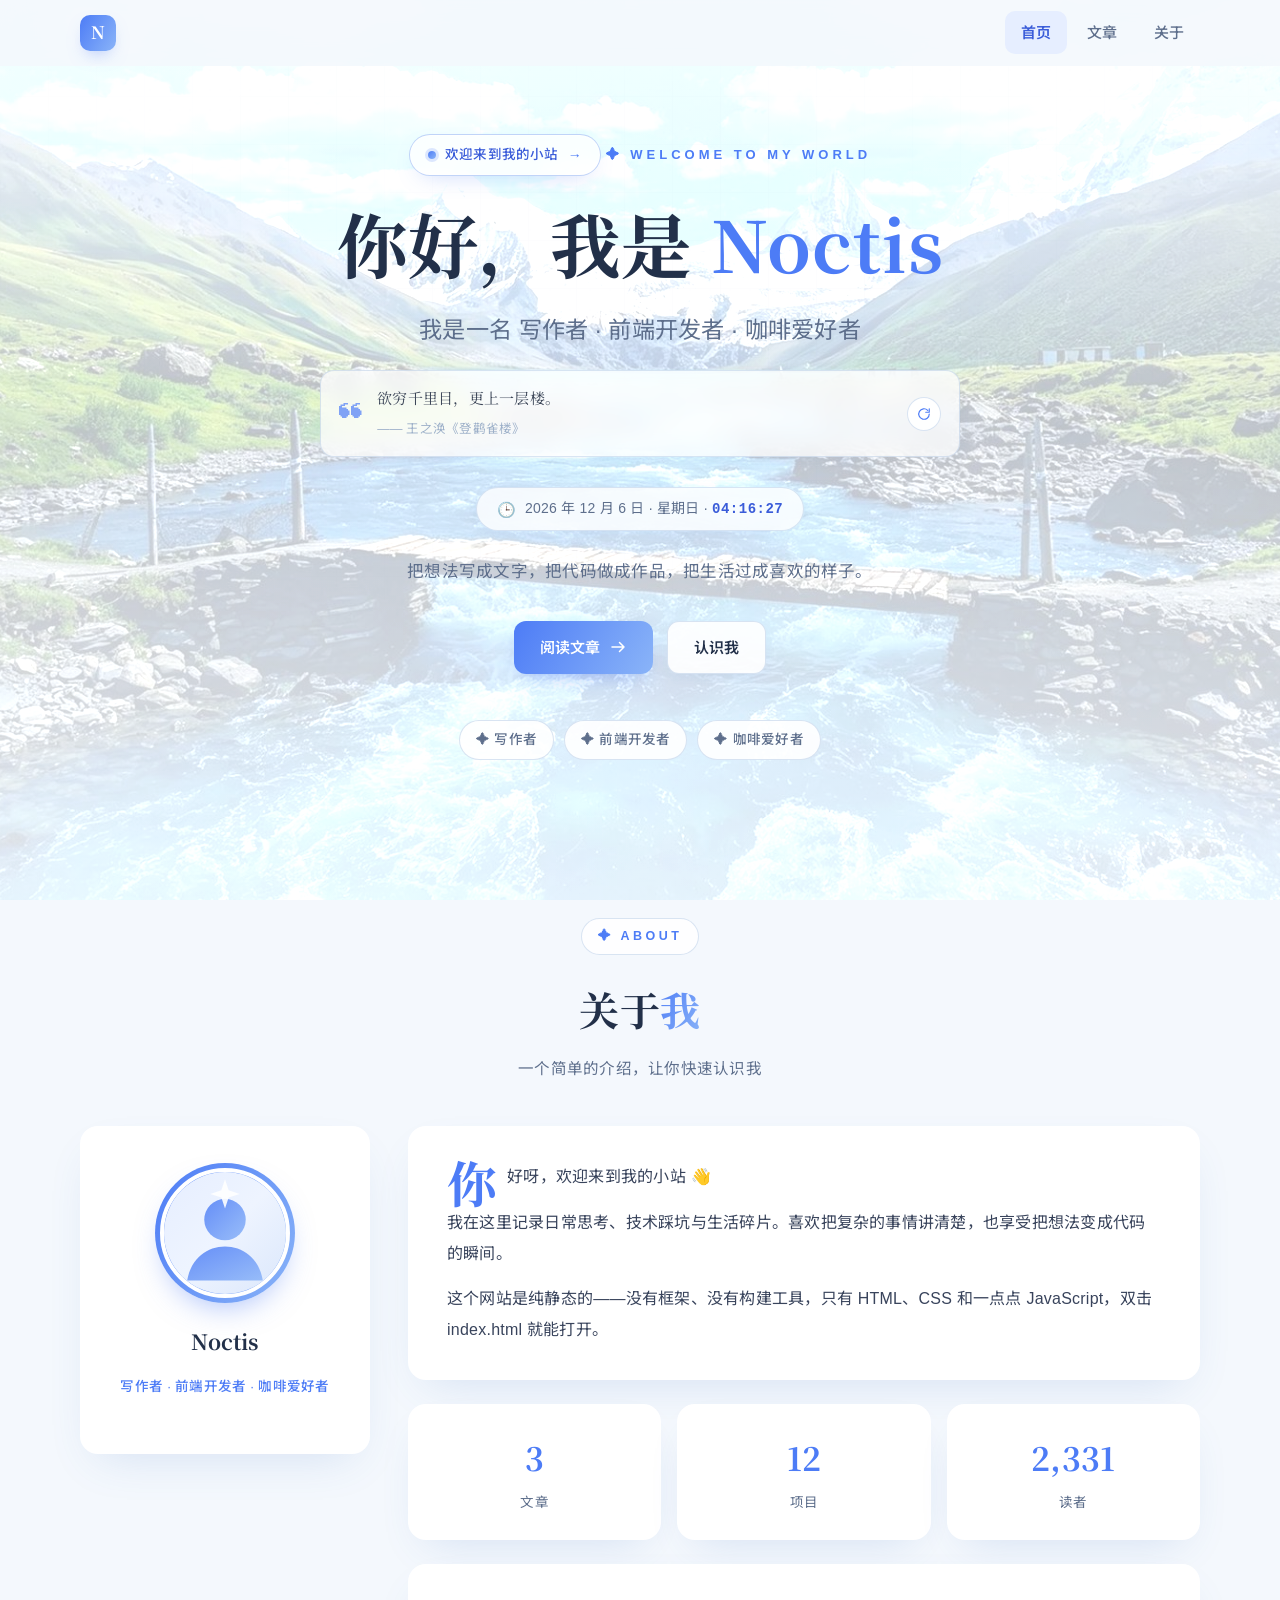
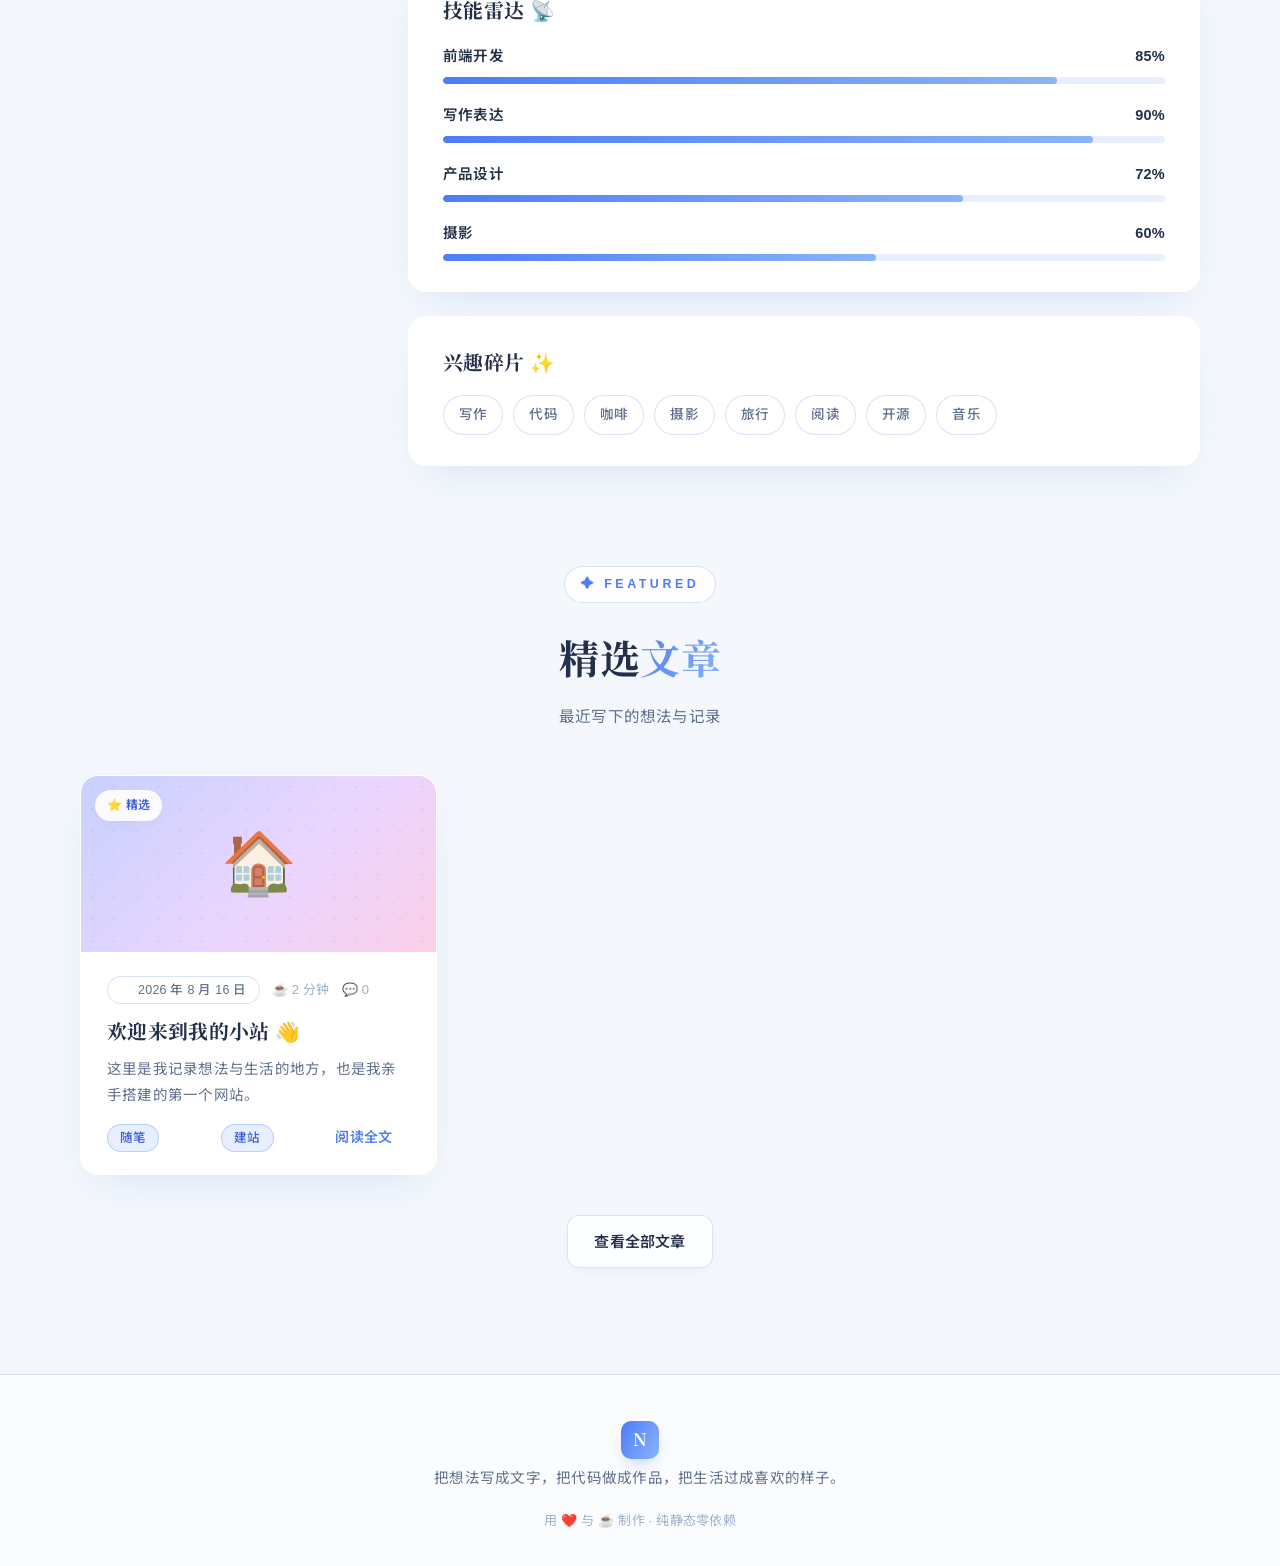
==== commit c69c6942: "屏蔽全部联系方式：socials 清空 + 页脚/关于区隐藏空社交容器；版本号 v10" ====
--- a/index.html
+++ b/index.html
@@ -15,7 +15,7 @@
   <link rel="preconnect" href="https://fonts.googleapis.com">
   <link rel="preconnect" href="https://fonts.gstatic.com" crossorigin>
   <link href="https://fonts.googleapis.com/css2?family=Noto+Serif+SC:wght@600;700&family=Noto+Sans+SC:wght@400;500;700&display=swap" rel="stylesheet">
-  <link rel="stylesheet" href="styles.css?v=9">
+  <link rel="stylesheet" href="styles.css?v=10">
   <title>个人博客</title>
 </head>
 <body>
@@ -122,11 +122,11 @@
     <svg class="icon" viewBox="0 0 24 24" fill="none" stroke="currentColor" stroke-width="2" stroke-linecap="round" stroke-linejoin="round"><path d="M12 19V5m0 0-6 6m6-6 6 6"/></svg>
   </button>
 
-  <script defer src="config.js?v=9"></script>
-  <script defer src="articles/index.bundle.js?v=9"></script>
-  <script defer src="js/markdown.js?v=9"></script>
-  <script defer src="js/main.js?v=9"></script>
-  <script defer src="js/quotes.js?v=9"></script>
-  <script defer src="js/home.js?v=9"></script>
+  <script defer src="config.js?v=10"></script>
+  <script defer src="articles/index.bundle.js?v=10"></script>
+  <script defer src="js/markdown.js?v=10"></script>
+  <script defer src="js/main.js?v=10"></script>
+  <script defer src="js/quotes.js?v=10"></script>
+  <script defer src="js/home.js?v=10"></script>
 </body>
 </html>
